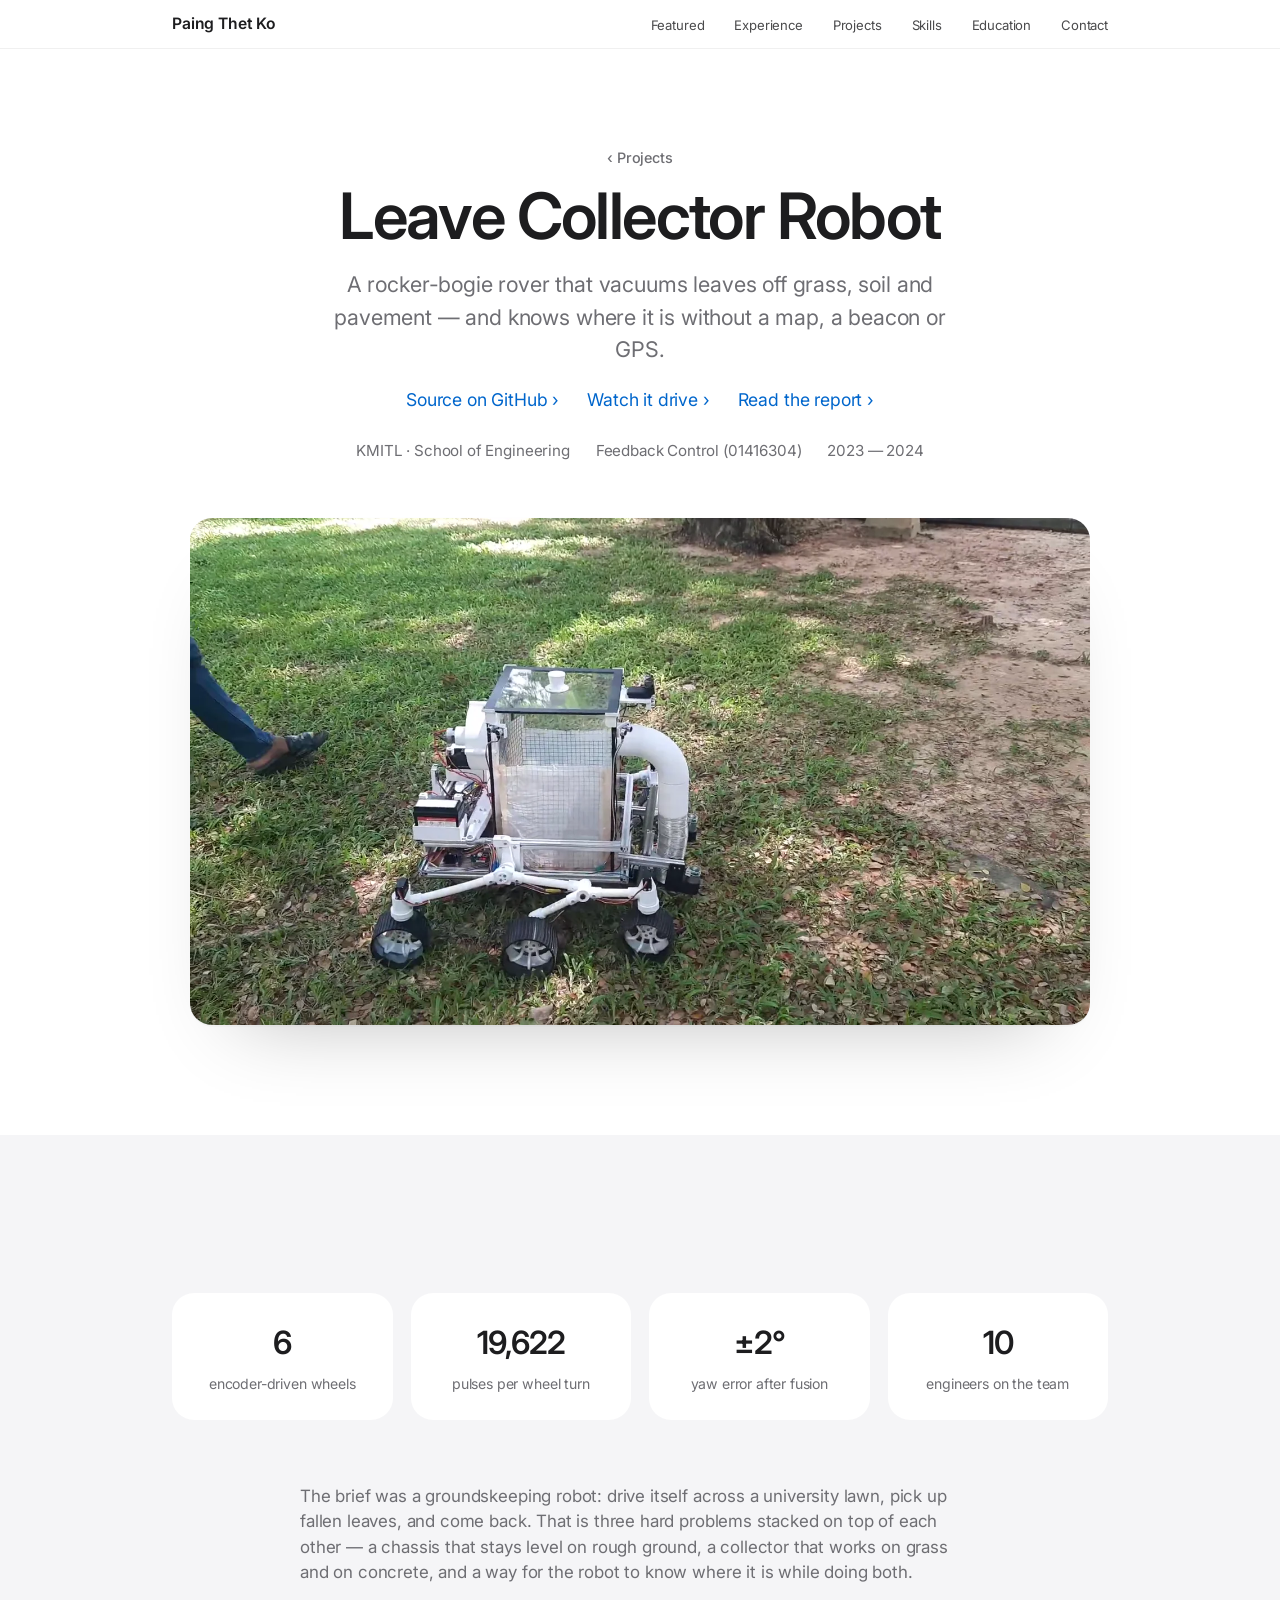
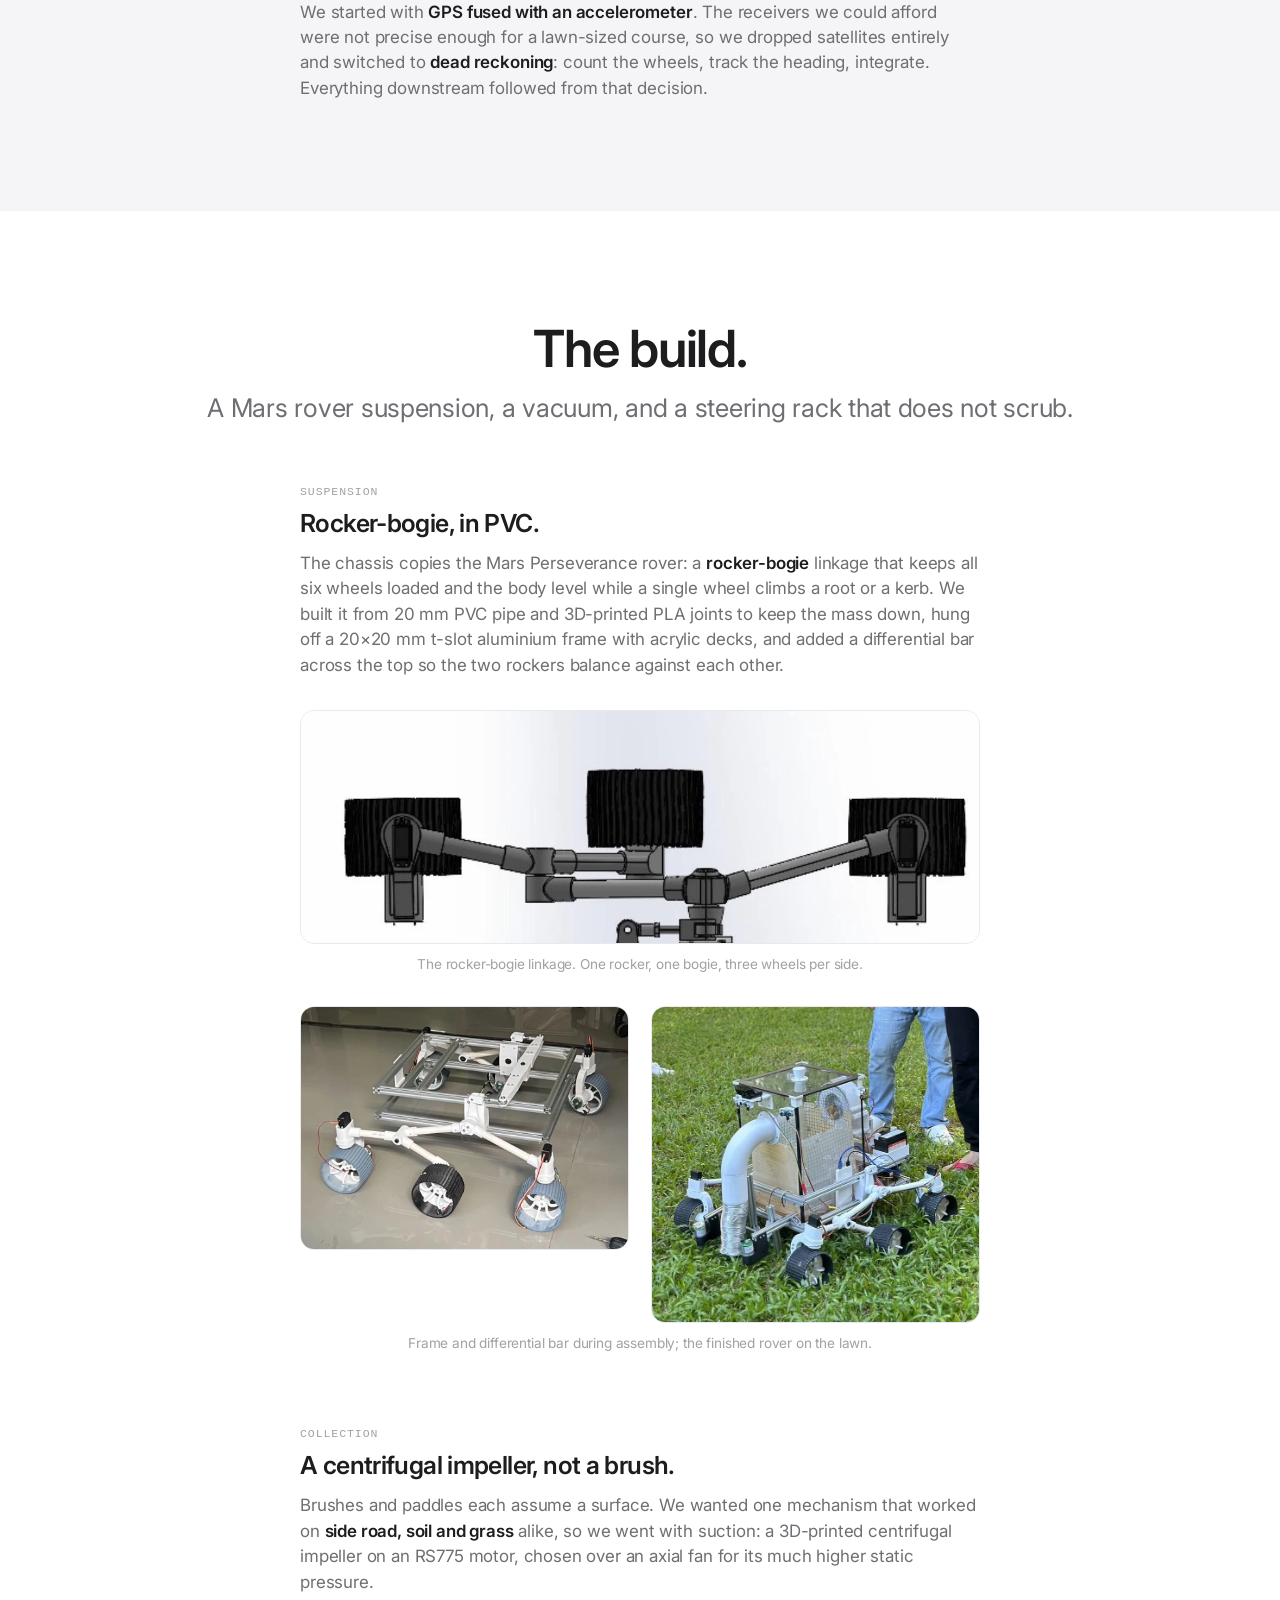
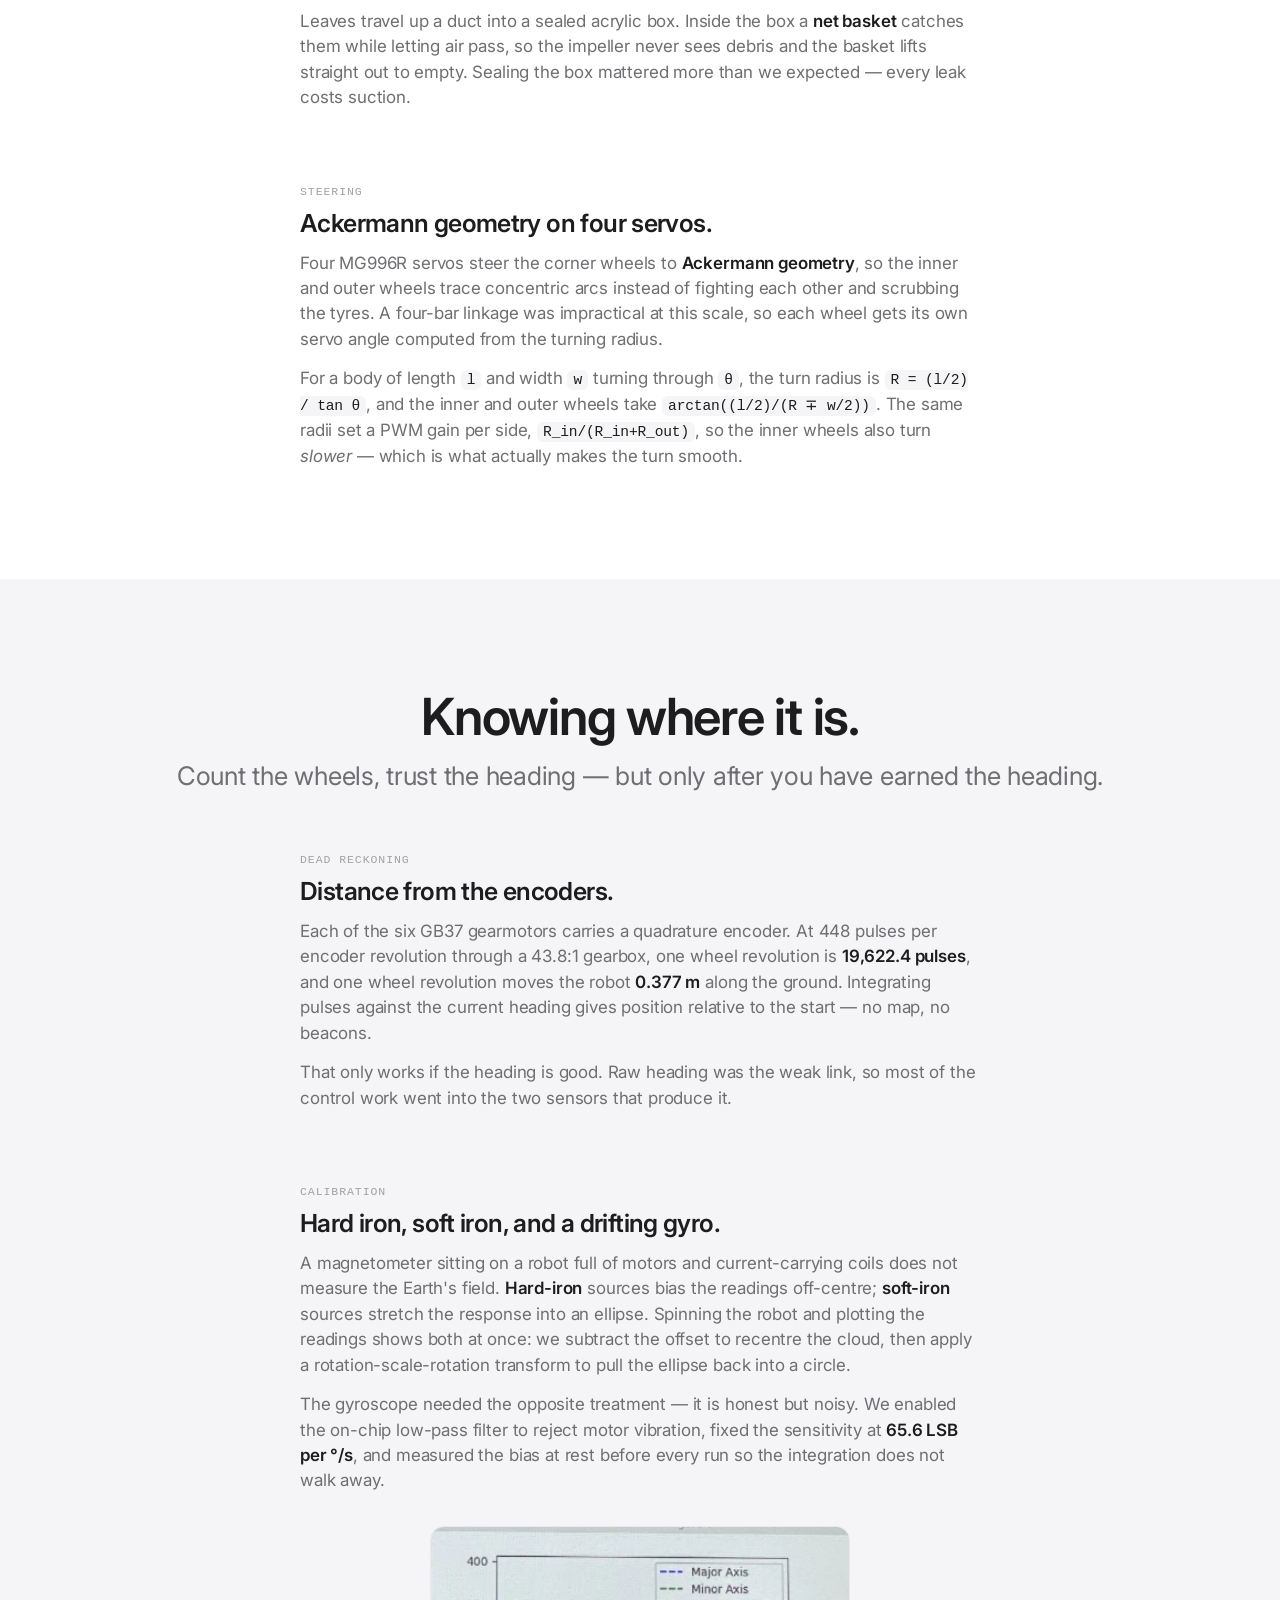
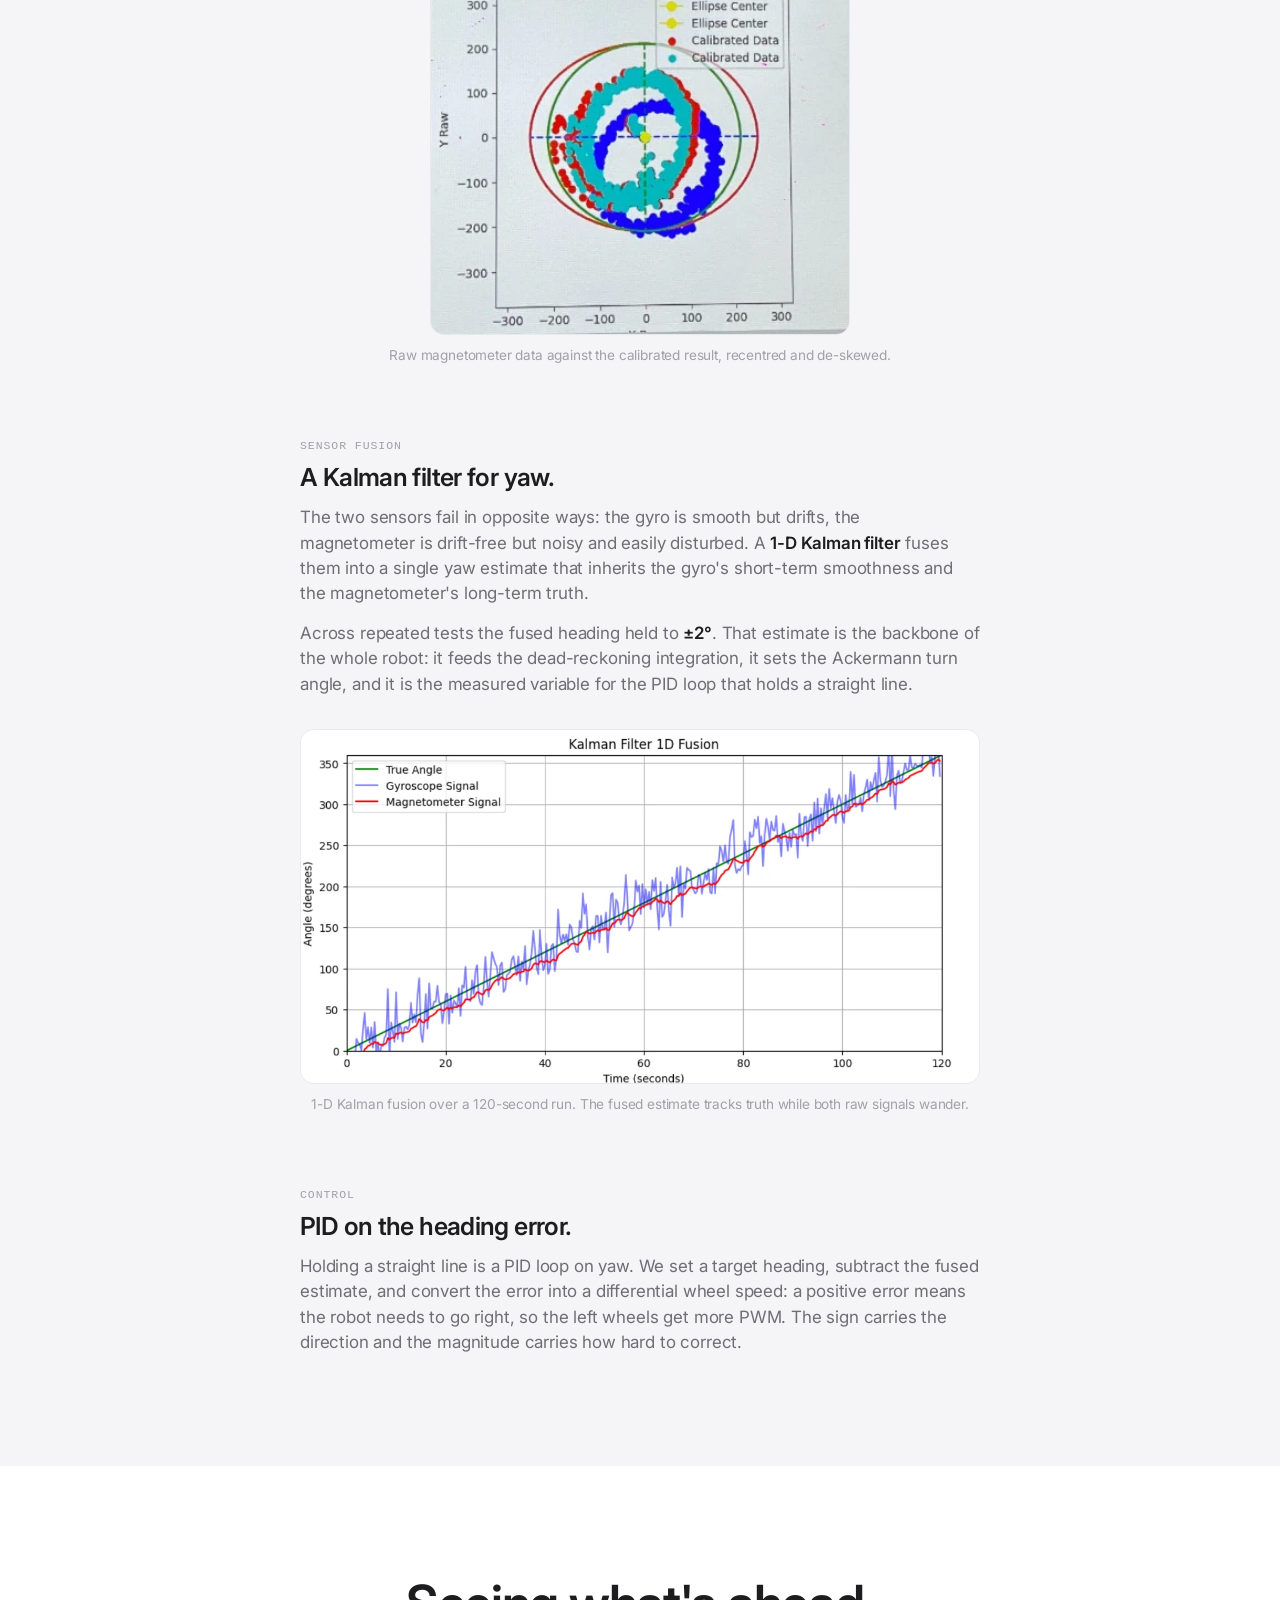
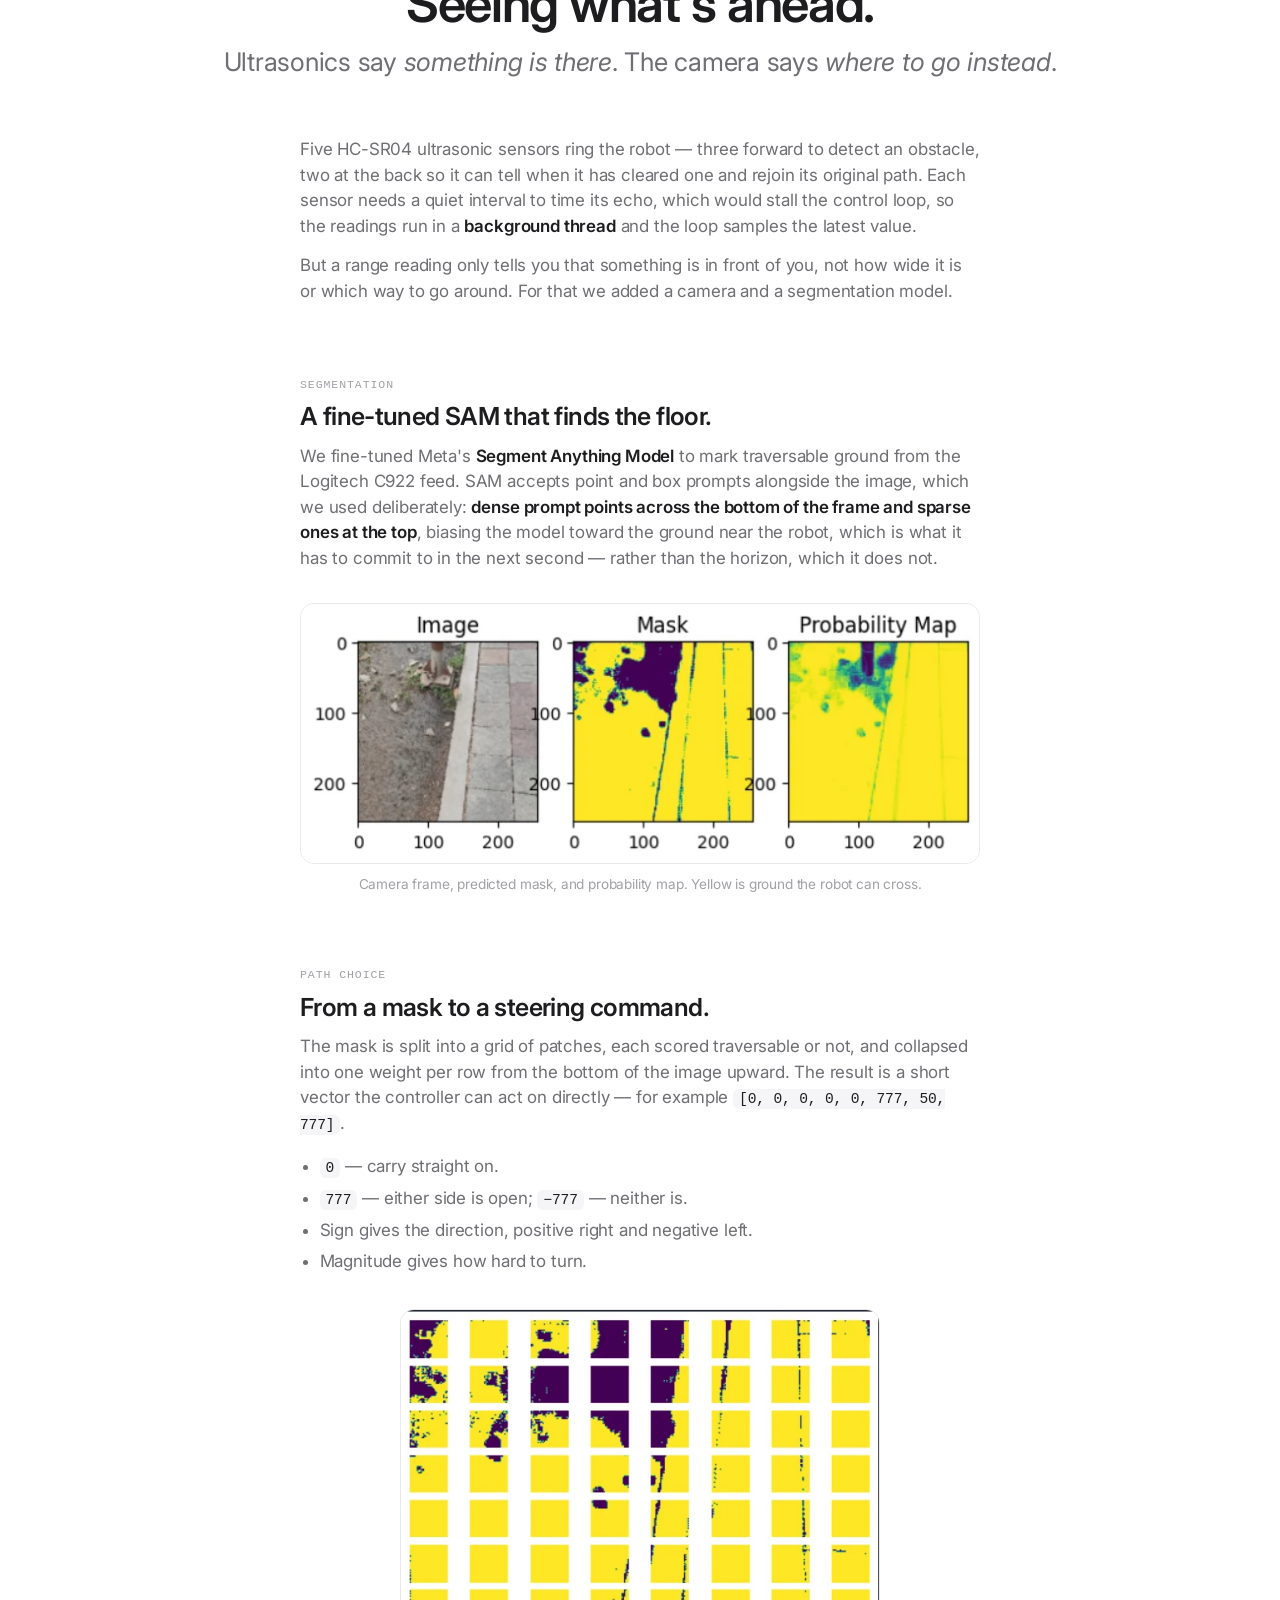
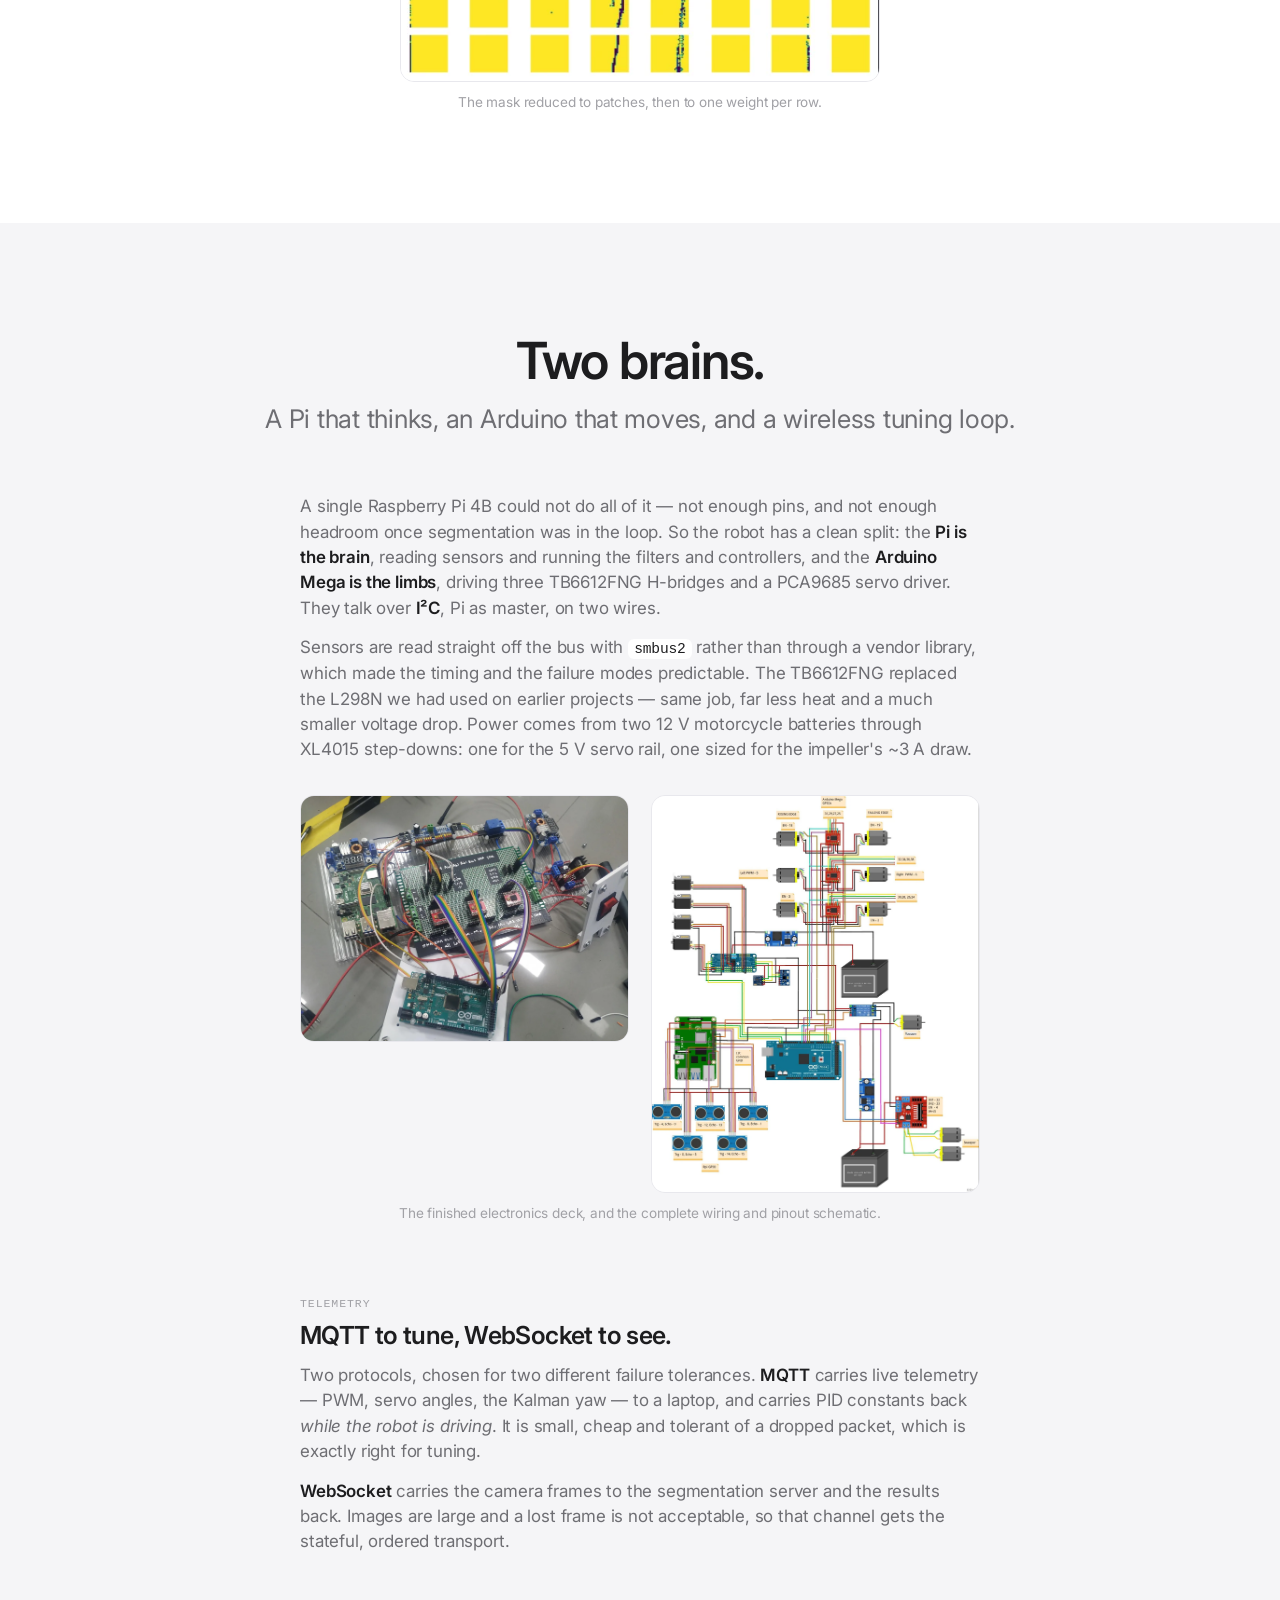
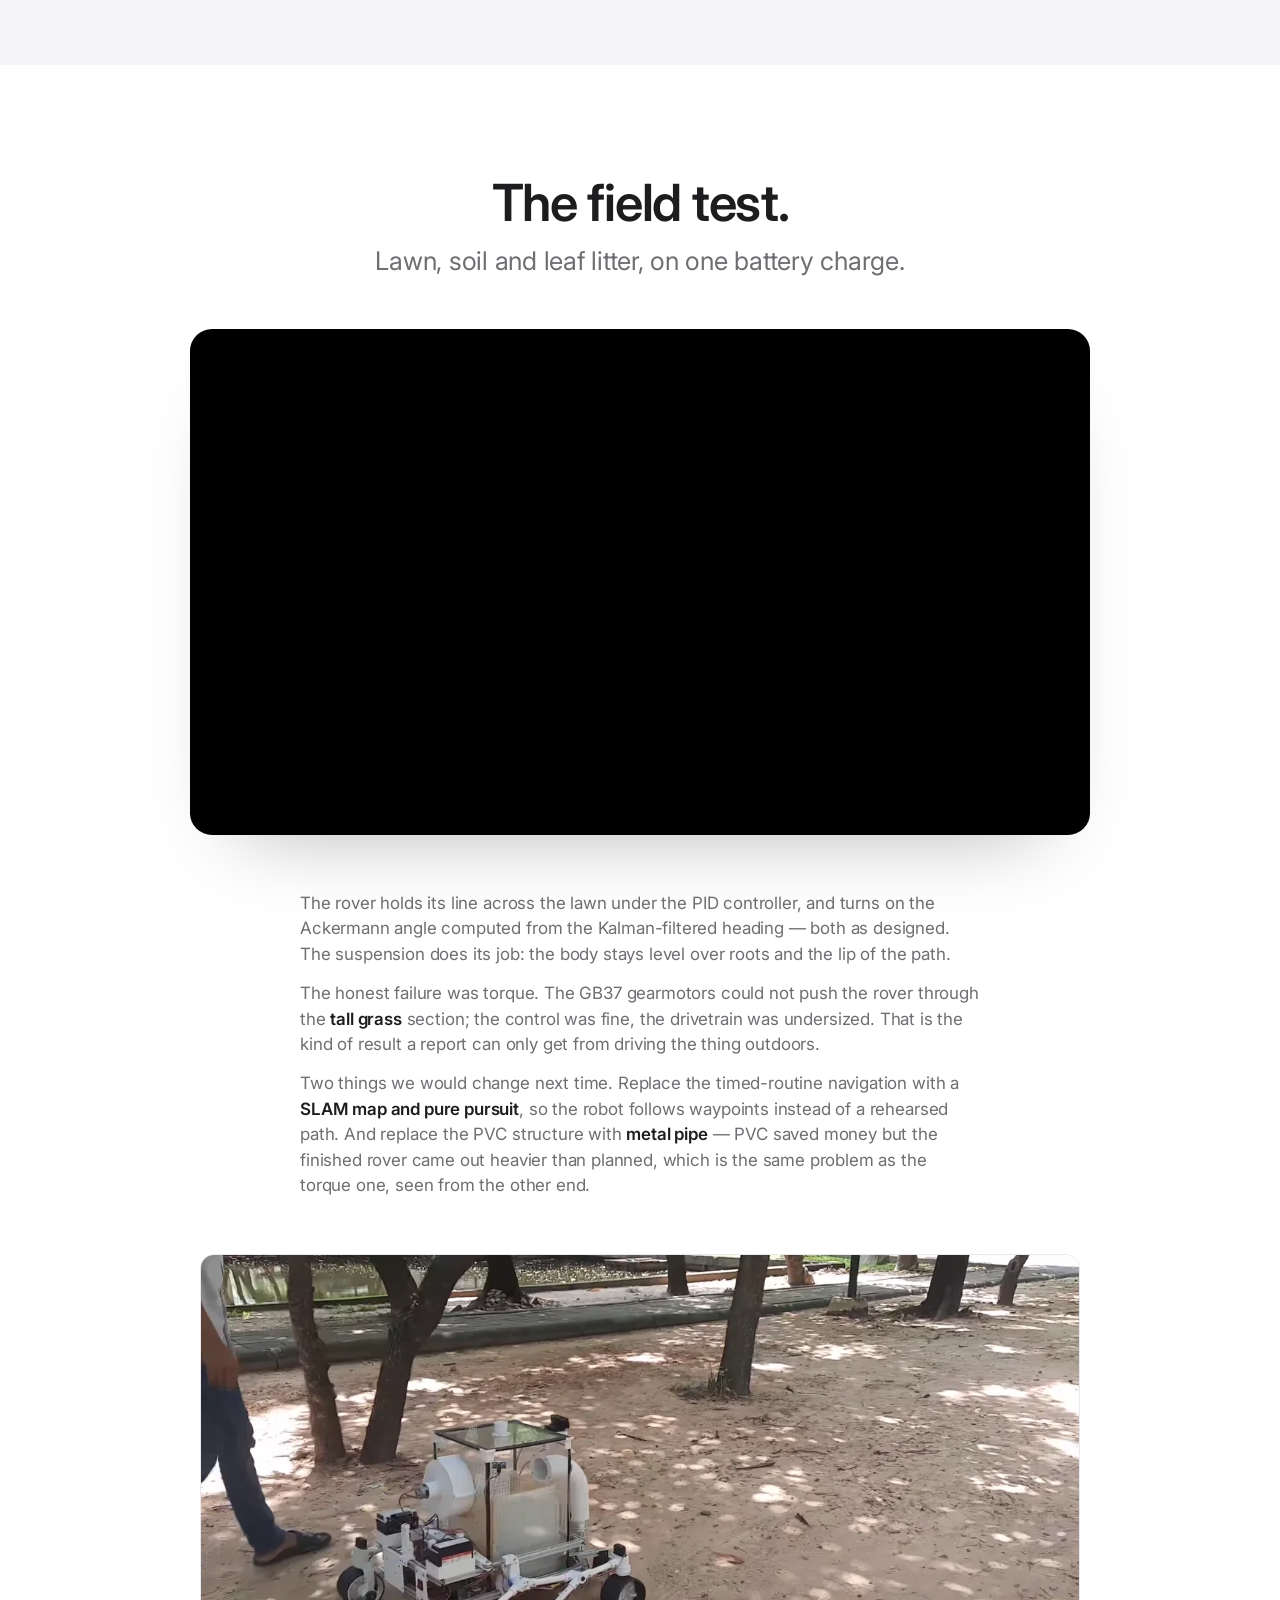
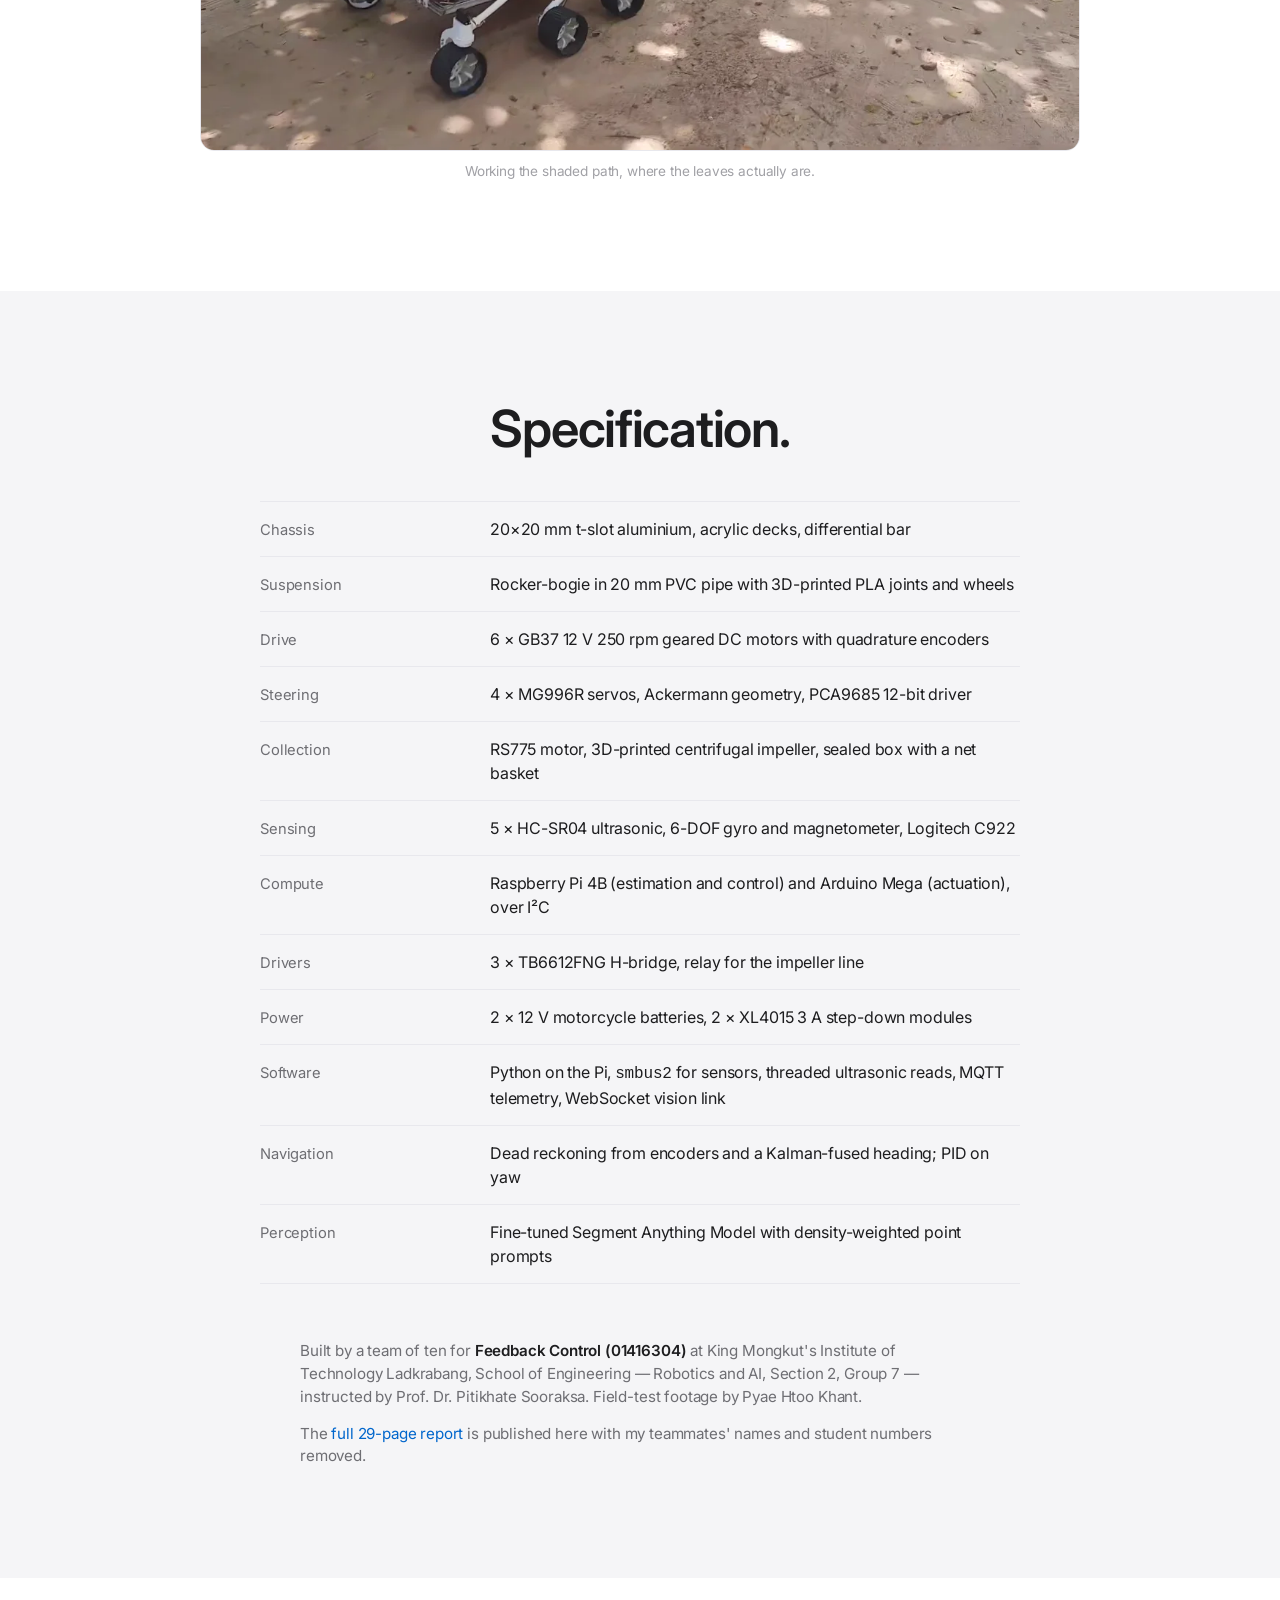
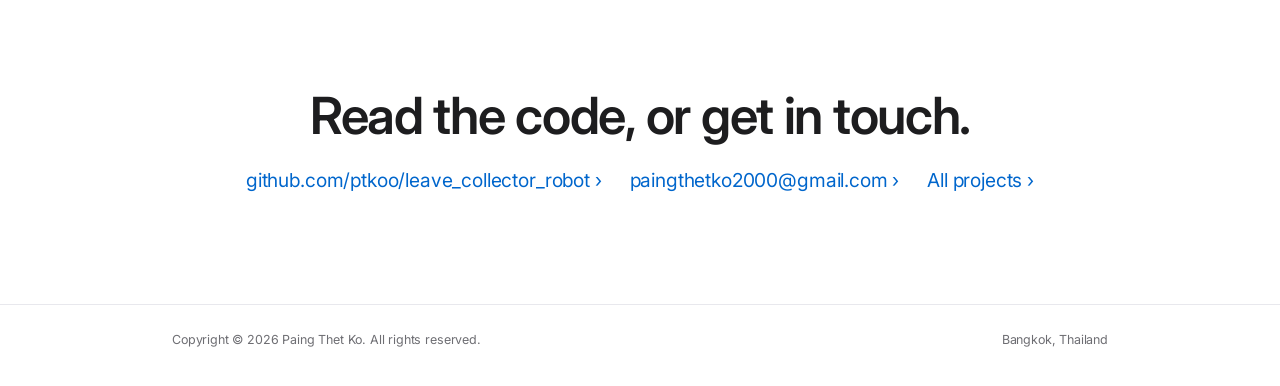
==== projects/leave-collector-robot/index.html @ f41114d0 "Projects: add the section and the Leave Collector Robot case study A new Projects section on the hom" ====
<!DOCTYPE html>
<html lang="en">
<head>
<meta charset="utf-8">
<meta name="viewport" content="width=device-width,initial-scale=1">
<title>Leave Collector Robot · Paing Thet Ko</title>
<meta name="description" content="A rocker-bogie rover that vacuums leaves off grass, soil and pavement and navigates by dead reckoning: wheel encoders, a Kalman-fused IMU, Ackermann steering and a fine-tuned SAM for obstacle avoidance.">
<link rel="canonical" href="https://ptkoo.github.io/projects/leave-collector-robot/">
<meta property="og:title" content="Leave Collector Robot">
<meta property="og:description" content="A rocker-bogie rover that vacuums leaves and finds its way by dead reckoning.">
<meta property="og:type" content="article">
<meta property="og:url" content="https://ptkoo.github.io/projects/leave-collector-robot/">
<meta property="og:image" content="https://ptkoo.github.io/projects/leave-collector-robot/media/og.jpg">
<meta name="twitter:card" content="summary_large_image">
<link rel="icon" href="data:image/svg+xml,%3Csvg%20xmlns='http://www.w3.org/2000/svg'%20viewBox='0%200%2032%2032'%3E%3Crect%20width='32'%20height='32'%20rx='8'%20fill='%231d1d1f'/%3E%3Ccircle%20cx='16'%20cy='4.5'%20r='1.6'%20fill='%23fff'/%3E%3Crect%20x='15.2'%20y='5.5'%20width='1.6'%20height='3.5'%20fill='%23fff'/%3E%3Crect%20x='7'%20y='9'%20width='18'%20height='15'%20rx='4.5'%20fill='%23fff'/%3E%3Crect%20x='3.5'%20y='13.5'%20width='2.6'%20height='6'%20rx='1.3'%20fill='%23fff'/%3E%3Crect%20x='25.9'%20y='13.5'%20width='2.6'%20height='6'%20rx='1.3'%20fill='%23fff'/%3E%3Ccircle%20cx='12.5'%20cy='15.5'%20r='2.1'%20fill='%231d1d1f'/%3E%3Ccircle%20cx='19.5'%20cy='15.5'%20r='2.1'%20fill='%231d1d1f'/%3E%3Crect%20x='12'%20y='19.6'%20width='8'%20height='1.7'%20rx='.85'%20fill='%231d1d1f'/%3E%3C/svg%3E">
<link rel="preconnect" href="https://fonts.googleapis.com">
<link rel="preconnect" href="https://fonts.gstatic.com" crossorigin>
<link href="https://fonts.googleapis.com/css2?family=Inter:wght@400;500;600;700&display=swap" rel="stylesheet">
<link rel="stylesheet" href="../../style.css">
</head>
<body>

<nav class="nav">
  <div class="wrap">
    <a class="brand" href="../../">Paing Thet Ko</a>
    <ul>
      <li><a href="../../#featured">Featured</a></li>
      <li><a href="../../#experience">Experience</a></li>
      <li><a href="../../#projects">Projects</a></li>
      <li><a href="../../#skills">Skills</a></li>
      <li><a href="../../#education">Education</a></li>
      <li><a href="../../#contact">Contact</a></li>
    </ul>
  </div>
</nav>

<header class="hero center" id="top">
  <div class="wrap">
    <a class="crumb" href="../../#projects">Projects</a>
    <h1 class="h-title">Leave Collector Robot</h1>
    <p class="lede">A rocker-bogie rover that vacuums leaves off grass, soil and pavement — and knows where it is without a map, a beacon or GPS.</p>
    <div class="links">
      <a href="https://github.com/ptkoo/leave_collector_robot" target="_blank" rel="noopener">Source on GitHub</a>
      <a href="#field-test">Watch it drive</a>
      <a href="leave-collector-robot-report.pdf" target="_blank" rel="noopener">Read the report</a>
    </div>
    <div class="meta">
      <span>KMITL · School of Engineering</span>
      <span>Feedback Control (01416304)</span>
      <span>2023 — 2024</span>
    </div>
    <div class="shot">
      <img src="media/rover.webp" width="1600" height="900" fetchpriority="high" decoding="async" alt="Side view of the rover on grass: a t-slot aluminium frame on a white PVC rocker-bogie suspension, carrying a mesh-lined collection box and a curved vacuum duct">
    </div>
    <div class="after"></div>
  </div>
</header>

<section class="band">
  <div class="wrap">
    <div class="stats">
      <div class="stat reveal"><b>6</b><span>encoder-driven wheels</span></div>
      <div class="stat reveal"><b>19,622</b><span>pulses per wheel turn</span></div>
      <div class="stat reveal"><b>±2°</b><span>yaw error after fusion</span></div>
      <div class="stat reveal"><b>10</b><span>engineers on the team</span></div>
    </div>
    <div class="prose reveal" style="margin-top:64px">
      <p>The brief was a groundskeeping robot: drive itself across a university lawn, pick up fallen leaves, and come back. That is three hard problems stacked on top of each other — a chassis that stays level on rough ground, a collector that works on grass and on concrete, and a way for the robot to know where it is while doing both.</p>
      <p>We started with <b>GPS fused with an accelerometer</b>. The receivers we could afford were not precise enough for a lawn-sized course, so we dropped satellites entirely and switched to <b>dead reckoning</b>: count the wheels, track the heading, integrate. Everything downstream followed from that decision.</p>
    </div>
  </div>
</section>

<section>
  <div class="wrap">
    <div class="center">
      <h2 class="h-l reveal">The build.</h2>
      <p class="sub reveal">A Mars rover suspension, a vacuum, and a steering rack that does not scrub.</p>
    </div>

    <div class="prose block first reveal" style="margin-top:56px">
      <div class="eyebrow">Suspension</div>
      <h3>Rocker-bogie, in PVC.</h3>
      <p>The chassis copies the Mars Perseverance rover: a <b>rocker-bogie</b> linkage that keeps all six wheels loaded and the body level while a single wheel climbs a root or a kerb. We built it from 20&nbsp;mm PVC pipe and 3D-printed PLA joints to keep the mass down, hung off a 20×20&nbsp;mm t-slot aluminium frame with acrylic decks, and added a differential bar across the top so the two rockers balance against each other.</p>
      <figure>
        <img src="media/suspension.webp" width="1070" height="366" loading="lazy" decoding="async" alt="CAD view of the rocker-bogie linkage: three wheels per side joined by a rocker arm and a bogie arm">
        <figcaption>The rocker-bogie linkage. One rocker, one bogie, three wheels per side.</figcaption>
      </figure>
      <figure>
        <div class="figs">
          <img src="media/chassis.webp" width="959" height="710" loading="lazy" decoding="async" alt="The assembled t-slot aluminium chassis on the workshop floor with the differential bar fitted">
          <img src="media/rover-static.webp" width="758" height="729" loading="lazy" decoding="async" alt="The finished robot standing on grass, showing the sealed collection box and the vacuum duct">
        </div>
        <figcaption>Frame and differential bar during assembly; the finished rover on the lawn.</figcaption>
      </figure>
    </div>

    <div class="prose block reveal">
      <div class="eyebrow">Collection</div>
      <h3>A centrifugal impeller, not a brush.</h3>
      <p>Brushes and paddles each assume a surface. We wanted one mechanism that worked on <b>side road, soil and grass</b> alike, so we went with suction: a 3D-printed centrifugal impeller on an RS775 motor, chosen over an axial fan for its much higher static pressure.</p>
      <p>Leaves travel up a duct into a sealed acrylic box. Inside the box a <b>net basket</b> catches them while letting air pass, so the impeller never sees debris and the basket lifts straight out to empty. Sealing the box mattered more than we expected — every leak costs suction.</p>
    </div>

    <div class="prose block reveal">
      <div class="eyebrow">Steering</div>
      <h3>Ackermann geometry on four servos.</h3>
      <p>Four MG996R servos steer the corner wheels to <b>Ackermann geometry</b>, so the inner and outer wheels trace concentric arcs instead of fighting each other and scrubbing the tyres. A four-bar linkage was impractical at this scale, so each wheel gets its own servo angle computed from the turning radius.</p>
      <p>For a body of length <code>l</code> and width <code>w</code> turning through <code>θ</code>, the turn radius is <code>R = (l/2) / tan θ</code>, and the inner and outer wheels take <code>arctan((l/2)/(R ∓ w/2))</code>. The same radii set a PWM gain per side, <code>R_in/(R_in+R_out)</code>, so the inner wheels also turn <em>slower</em> — which is what actually makes the turn smooth.</p>
    </div>
  </div>
</section>

<section class="band">
  <div class="wrap">
    <div class="center">
      <h2 class="h-l reveal">Knowing where it is.</h2>
      <p class="sub reveal">Count the wheels, trust the heading — but only after you have earned the heading.</p>
    </div>

    <div class="prose block first reveal" style="margin-top:56px">
      <div class="eyebrow">Dead reckoning</div>
      <h3>Distance from the encoders.</h3>
      <p>Each of the six GB37 gearmotors carries a quadrature encoder. At 448 pulses per encoder revolution through a 43.8:1 gearbox, one wheel revolution is <b>19,622.4 pulses</b>, and one wheel revolution moves the robot <b>0.377&nbsp;m</b> along the ground. Integrating pulses against the current heading gives position relative to the start — no map, no beacons.</p>
      <p>That only works if the heading is good. Raw heading was the weak link, so most of the control work went into the two sensors that produce it.</p>
    </div>

    <div class="prose block reveal">
      <div class="eyebrow">Calibration</div>
      <h3>Hard iron, soft iron, and a drifting gyro.</h3>
      <p>A magnetometer sitting on a robot full of motors and current-carrying coils does not measure the Earth's field. <b>Hard-iron</b> sources bias the readings off-centre; <b>soft-iron</b> sources stretch the response into an ellipse. Spinning the robot and plotting the readings shows both at once: we subtract the offset to recentre the cloud, then apply a rotation-scale-rotation transform to pull the ellipse back into a circle.</p>
      <p>The gyroscope needed the opposite treatment — it is honest but noisy. We enabled the on-chip low-pass filter to reject motor vibration, fixed the sensitivity at <b>65.6&nbsp;LSB per °/s</b>, and measured the bias at rest before every run so the integration does not walk away.</p>
      <figure>
        <img src="media/magnetometer.webp" width="378" height="368" loading="lazy" decoding="async" alt="Scatter plot of raw and calibrated magnetometer readings, showing the raw ellipse corrected onto a circle centred at the origin" style="max-width:420px;margin:0 auto">
        <figcaption>Raw magnetometer data against the calibrated result, recentred and de-skewed.</figcaption>
      </figure>
    </div>

    <div class="prose block reveal">
      <div class="eyebrow">Sensor fusion</div>
      <h3>A Kalman filter for yaw.</h3>
      <p>The two sensors fail in opposite ways: the gyro is smooth but drifts, the magnetometer is drift-free but noisy and easily disturbed. A <b>1-D Kalman filter</b> fuses them into a single yaw estimate that inherits the gyro's short-term smoothness and the magnetometer's long-term truth.</p>
      <p>Across repeated tests the fused heading held to <b>±2°</b>. That estimate is the backbone of the whole robot: it feeds the dead-reckoning integration, it sets the Ackermann turn angle, and it is the measured variable for the PID loop that holds a straight line.</p>
      <figure>
        <img src="media/kalman.webp" width="1104" height="574" loading="lazy" decoding="async" alt="Plot over 120 seconds comparing the true angle, the noisy gyroscope signal, the magnetometer signal and the fused Kalman estimate">
        <figcaption>1-D Kalman fusion over a 120-second run. The fused estimate tracks truth while both raw signals wander.</figcaption>
      </figure>
    </div>

    <div class="prose block reveal">
      <div class="eyebrow">Control</div>
      <h3>PID on the heading error.</h3>
      <p>Holding a straight line is a PID loop on yaw. We set a target heading, subtract the fused estimate, and convert the error into a differential wheel speed: a positive error means the robot needs to go right, so the left wheels get more PWM. The sign carries the direction and the magnitude carries how hard to correct.</p>
    </div>
  </div>
</section>

<section>
  <div class="wrap">
    <div class="center">
      <h2 class="h-l reveal">Seeing what's ahead.</h2>
      <p class="sub reveal">Ultrasonics say <em>something is there</em>. The camera says <em>where to go instead</em>.</p>
    </div>

    <div class="prose block first reveal" style="margin-top:56px">
      <p>Five HC-SR04 ultrasonic sensors ring the robot — three forward to detect an obstacle, two at the back so it can tell when it has cleared one and rejoin its original path. Each sensor needs a quiet interval to time its echo, which would stall the control loop, so the readings run in a <b>background thread</b> and the loop samples the latest value.</p>
      <p>But a range reading only tells you that something is in front of you, not how wide it is or which way to go around. For that we added a camera and a segmentation model.</p>
    </div>

    <div class="prose block reveal">
      <div class="eyebrow">Segmentation</div>
      <h3>A fine-tuned SAM that finds the floor.</h3>
      <p>We fine-tuned Meta's <b>Segment Anything Model</b> to mark traversable ground from the Logitech C922 feed. SAM accepts point and box prompts alongside the image, which we used deliberately: <b>dense prompt points across the bottom of the frame and sparse ones at the top</b>, biasing the model toward the ground near the robot, which is what it has to commit to in the next second — rather than the horizon, which it does not.</p>
      <figure>
        <img src="media/segmentation.webp" width="689" height="263" loading="lazy" decoding="async" alt="Three panels: the camera image of a path beside soil, the predicted binary mask, and the probability map, with yellow marking traversable ground">
        <figcaption>Camera frame, predicted mask, and probability map. Yellow is ground the robot can cross.</figcaption>
      </figure>
    </div>

    <div class="prose block reveal">
      <div class="eyebrow">Path choice</div>
      <h3>From a mask to a steering command.</h3>
      <p>The mask is split into a grid of patches, each scored traversable or not, and collapsed into one weight per row from the bottom of the image upward. The result is a short vector the controller can act on directly — for example <code>[0, 0, 0, 0, 0, 777, 50, 777]</code>.</p>
      <ul>
        <li><code>0</code> — carry straight on.</li>
        <li><code>777</code> — either side is open; <code>−777</code> — neither is.</li>
        <li>Sign gives the direction, positive right and negative left.</li>
        <li>Magnitude gives how hard to turn.</li>
      </ul>
      <figure>
        <img src="media/patches.webp" width="628" height="487" loading="lazy" decoding="async" alt="The segmentation mask divided into a grid of square patches, each classified as traversable or blocked" style="max-width:480px;margin:0 auto">
        <figcaption>The mask reduced to patches, then to one weight per row.</figcaption>
      </figure>
    </div>
  </div>
</section>

<section class="band">
  <div class="wrap">
    <div class="center">
      <h2 class="h-l reveal">Two brains.</h2>
      <p class="sub reveal">A Pi that thinks, an Arduino that moves, and a wireless tuning loop.</p>
    </div>

    <div class="prose block first reveal" style="margin-top:56px">
      <p>A single Raspberry Pi 4B could not do all of it — not enough pins, and not enough headroom once segmentation was in the loop. So the robot has a clean split: the <b>Pi is the brain</b>, reading sensors and running the filters and controllers, and the <b>Arduino Mega is the limbs</b>, driving three TB6612FNG H-bridges and a PCA9685 servo driver. They talk over <b>I²C</b>, Pi as master, on two wires.</p>
      <p>Sensors are read straight off the bus with <code>smbus2</code> rather than through a vendor library, which made the timing and the failure modes predictable. The TB6612FNG replaced the L298N we had used on earlier projects — same job, far less heat and a much smaller voltage drop. Power comes from two 12&nbsp;V motorcycle batteries through XL4015 step-downs: one for the 5&nbsp;V servo rail, one sized for the impeller's ~3&nbsp;A draw.</p>
      <figure>
        <div class="figs">
          <img src="media/electronics.webp" width="1400" height="1050" loading="lazy" decoding="async" alt="The wired electronics deck, with the Raspberry Pi and Arduino Mega side by side among motor drivers and cabling">
          <img src="media/schematic.webp" width="1400" height="1694" loading="lazy" decoding="async" alt="Full wiring schematic showing the Raspberry Pi, Arduino Mega, motor drivers, servos, ultrasonic sensors, batteries and the vacuum relay">
        </div>
        <figcaption>The finished electronics deck, and the complete wiring and pinout schematic.</figcaption>
      </figure>
    </div>

    <div class="prose block reveal">
      <div class="eyebrow">Telemetry</div>
      <h3>MQTT to tune, WebSocket to see.</h3>
      <p>Two protocols, chosen for two different failure tolerances. <b>MQTT</b> carries live telemetry — PWM, servo angles, the Kalman yaw — to a laptop, and carries PID constants back <em>while the robot is driving</em>. It is small, cheap and tolerant of a dropped packet, which is exactly right for tuning.</p>
      <p><b>WebSocket</b> carries the camera frames to the segmentation server and the results back. Images are large and a lost frame is not acceptable, so that channel gets the stateful, ordered transport.</p>
    </div>
  </div>
</section>

<section id="field-test">
  <div class="wrap">
    <div class="center">
      <h2 class="h-l reveal">The field test.</h2>
      <p class="sub reveal">Lawn, soil and leaf litter, on one battery charge.</p>
      <div class="video reveal">
        <iframe src="https://www.youtube-nocookie.com/embed/87p56Rra9FQ" title="Leave Collector Robot with dead reckoning navigation — field test" loading="lazy" allow="accelerometer; autoplay; clipboard-write; encrypted-media; gyroscope; picture-in-picture; web-share" referrerpolicy="strict-origin-when-cross-origin" allowfullscreen></iframe>
      </div>
    </div>

    <div class="prose block reveal" style="margin-top:56px">
      <p>The rover holds its line across the lawn under the PID controller, and turns on the Ackermann angle computed from the Kalman-filtered heading — both as designed. The suspension does its job: the body stays level over roots and the lip of the path.</p>
      <p>The honest failure was torque. The GB37 gearmotors could not push the rover through the <b>tall grass</b> section; the control was fine, the drivetrain was undersized. That is the kind of result a report can only get from driving the thing outdoors.</p>
      <p>Two things we would change next time. Replace the timed-routine navigation with a <b>SLAM map and pure pursuit</b>, so the robot follows waypoints instead of a rehearsed path. And replace the PVC structure with <b>metal pipe</b> — PVC saved money but the finished rover came out heavier than planned, which is the same problem as the torque one, seen from the other end.</p>
    </div>

    <figure class="wide-fig reveal" style="margin-top:56px">
      <img src="media/rover-trees.webp" width="1200" height="675" loading="lazy" decoding="async" alt="The rover driving along a shaded path under trees, with leaf litter on the ground">
      <figcaption>Working the shaded path, where the leaves actually are.</figcaption>
    </figure>
  </div>
</section>

<section class="band">
  <div class="wrap">
    <div class="center"><h2 class="h-l reveal">Specification.</h2></div>
    <dl class="spec reveal">
      <div class="row"><dt>Chassis</dt><dd>20×20&nbsp;mm t-slot aluminium, acrylic decks, differential bar</dd></div>
      <div class="row"><dt>Suspension</dt><dd>Rocker-bogie in 20&nbsp;mm PVC pipe with 3D-printed PLA joints and wheels</dd></div>
      <div class="row"><dt>Drive</dt><dd>6 × GB37 12&nbsp;V 250&nbsp;rpm geared DC motors with quadrature encoders</dd></div>
      <div class="row"><dt>Steering</dt><dd>4 × MG996R servos, Ackermann geometry, PCA9685 12-bit driver</dd></div>
      <div class="row"><dt>Collection</dt><dd>RS775 motor, 3D-printed centrifugal impeller, sealed box with a net basket</dd></div>
      <div class="row"><dt>Sensing</dt><dd>5 × HC-SR04 ultrasonic, 6-DOF gyro and magnetometer, Logitech C922</dd></div>
      <div class="row"><dt>Compute</dt><dd>Raspberry Pi 4B (estimation and control) and Arduino Mega (actuation), over I²C</dd></div>
      <div class="row"><dt>Drivers</dt><dd>3 × TB6612FNG H-bridge, relay for the impeller line</dd></div>
      <div class="row"><dt>Power</dt><dd>2 × 12&nbsp;V motorcycle batteries, 2 × XL4015 3&nbsp;A step-down modules</dd></div>
      <div class="row"><dt>Software</dt><dd>Python on the Pi, <code>smbus2</code> for sensors, threaded ultrasonic reads, MQTT telemetry, WebSocket vision link</dd></div>
      <div class="row"><dt>Navigation</dt><dd>Dead reckoning from encoders and a Kalman-fused heading; PID on yaw</dd></div>
      <div class="row"><dt>Perception</dt><dd>Fine-tuned Segment Anything Model with density-weighted point prompts</dd></div>
    </dl>
    <div class="prose reveal" style="margin-top:56px">
      <p style="font-size:.95rem">Built by a team of ten for <b>Feedback Control (01416304)</b> at King Mongkut's Institute of Technology Ladkrabang, School of Engineering — Robotics and AI, Section&nbsp;2, Group&nbsp;7 — instructed by Prof.&nbsp;Dr.&nbsp;Pitikhate Sooraksa. Field-test footage by Pyae Htoo Khant.</p>
      <p style="font-size:.95rem">The <a href="leave-collector-robot-report.pdf" target="_blank" rel="noopener" style="color:var(--blue)">full 29-page report</a> is published here with my teammates' names and student numbers removed.</p>
    </div>
  </div>
</section>

<section class="center contact">
  <div class="wrap">
    <h2 class="h-l reveal">Read the code, or get in touch.</h2>
    <div class="links reveal">
      <a href="https://github.com/ptkoo/leave_collector_robot" target="_blank" rel="noopener">github.com/ptkoo/leave_collector_robot</a>
      <a href="mailto:paingthetko2000@gmail.com">paingthetko2000@gmail.com</a>
      <a href="../../#projects">All projects</a>
    </div>
  </div>
</section>

<footer>
  <div class="wrap">
    <span>Copyright © <span id="year"></span> Paing Thet Ko. All rights reserved.</span>
    <span>Bangkok, Thailand</span>
  </div>
</footer>

<script src="../../main.js" defer></script>
</body>
</html>
---- style.css ----
:root{
  --bg:#ffffff;--band:#f5f5f7;--card:#ffffff;--card-2:#f5f5f7;--line:#e8e8ed;
  --text:#1d1d1f;--muted:#6e6e73;--dim:#a1a1a6;--blue:#0066cc;--ok:#34c759;--orange:#ff9f0a;
  --font:-apple-system,BlinkMacSystemFont,"SF Pro Display","SF Pro Text","Inter",system-ui,"Segoe UI",Roboto,Helvetica,Arial,sans-serif;
  --mono:ui-monospace,"SF Mono",SFMono-Regular,Menlo,Consolas,monospace;
  --max:980px;--r:22px;
}
*{box-sizing:border-box}
html{scroll-behavior:smooth}
body{margin:0;background:var(--bg);color:var(--text);font-family:var(--font);line-height:1.5;-webkit-font-smoothing:antialiased;letter-spacing:-.01em}
a{color:inherit;text-decoration:none}
.wrap{max-width:var(--max);margin:0 auto;padding:0 22px}
h1,h2,h3{margin:0;font-weight:600;letter-spacing:-.025em;line-height:1.08}
p{margin:0}
.center{text-align:center}
.h-xl{font-size:clamp(2.2rem,10.5vw,5rem);white-space:nowrap}
.h-l{font-size:clamp(2rem,4.5vw,3.2rem)}
.sub{font-size:clamp(1.15rem,2vw,1.6rem);color:var(--muted);font-weight:400;margin-top:12px;letter-spacing:-.01em}
.links{display:flex;gap:28px;justify-content:center;flex-wrap:wrap;margin-top:22px}
.links a{color:var(--blue);font-size:1.1rem}
.links a::after{content:" ›";}
.links a:hover{text-decoration:underline}
section{padding:110px 0}
section.band{background:var(--band)}
@media(max-width:700px){section{padding:76px 0}}

/* nav */
.nav{position:sticky;top:0;z-index:20;backdrop-filter:saturate(180%) blur(20px);background:rgba(255,255,255,.72);border-bottom:1px solid rgba(0,0,0,.06)}
.nav .wrap{display:flex;align-items:center;justify-content:space-between;height:48px}
.brand{font-weight:600;font-size:.98rem;white-space:nowrap}
.nav ul{display:flex;gap:30px;list-style:none;margin:0;padding:0}
.nav li a{font-size:.82rem;color:var(--text);opacity:.8}
.nav li a:hover{opacity:1}
@media(max-width:700px){.nav ul{display:none}}

/* hero */
.hero{padding:96px 0 0}
.hero .kicker{color:var(--muted);font-size:1.05rem;font-weight:500;margin-bottom:10px}
.hero .lede{max-width:40rem;margin:18px auto 0;font-size:clamp(1.05rem,1.8vw,1.35rem);color:var(--muted)}
.rig{position:relative;margin:64px auto 0;max-width:900px;border-radius:var(--r);background:linear-gradient(180deg,#fbfbfd,#f2f2f5);overflow:hidden;box-shadow:0 2px 0 rgba(0,0,0,.02),0 40px 80px -50px rgba(0,0,0,.25)}
.rig canvas{display:block;width:100%;height:auto}
.rig .hud{position:absolute;left:22px;top:18px;font-family:var(--mono);font-size:.72rem;color:var(--muted);line-height:1.6}
.rig .hud b{color:var(--text);font-weight:500}
.rig .tag{position:absolute;right:22px;top:18px;font-family:var(--mono);font-size:.7rem;color:var(--dim)}
.rig .foot{position:absolute;left:22px;bottom:16px;right:22px;display:flex;justify-content:space-between;font-family:var(--mono);font-size:.7rem;color:var(--dim)}
.rig .foot span b{color:var(--ok);font-weight:500}
.hero .after{padding-bottom:110px}

/* video */
.video{position:relative;aspect-ratio:16/9;border-radius:var(--r);overflow:hidden;background:#000;margin:48px auto 0;max-width:900px;box-shadow:0 40px 80px -50px rgba(0,0,0,.35)}
.video iframe{position:absolute;inset:0;width:100%;height:100%;border:0}

/* cards */
.cards{display:grid;grid-template-columns:1fr 1fr;gap:18px;margin-top:48px}
@media(max-width:760px){.cards{grid-template-columns:1fr}}
.card{background:var(--card-2);border-radius:var(--r);padding:34px 34px 32px;display:flex;flex-direction:column}
.band .card{background:var(--card)}
.card.wide{grid-column:1/-1}
.card .when{color:var(--muted);font-size:.9rem;font-weight:500}
.card h3{font-size:1.45rem;margin-top:8px}
.card .role{color:var(--muted);font-size:1.02rem;margin-top:2px}
.card .body{margin-top:22px;color:var(--text);font-size:1.02rem}
.card .body p{margin:0}
.card .body p b{font-weight:600}
.two{display:grid;grid-template-columns:1fr 1fr;gap:28px}
@media(max-width:760px){.two{grid-template-columns:1fr}}
.two h4{margin:0 0 6px;font-size:1.05rem;font-weight:600}
.two p{color:var(--muted);font-size:.98rem}

/* skills */
.tiles{display:grid;grid-template-columns:repeat(4,1fr);gap:18px;margin-top:48px}
@media(max-width:900px){.tiles{grid-template-columns:repeat(2,1fr)}}
@media(max-width:520px){.tiles{grid-template-columns:1fr}}
.tile{background:var(--card-2);border-radius:var(--r);padding:28px 26px}
.band .tile{background:var(--card)}
.tile h3{font-size:1.05rem;margin-bottom:12px}
.tile ul{list-style:none;margin:0;padding:0;color:var(--muted);font-size:.98rem}
.tile li{padding:4px 0}

/* simple list */
.list{max-width:760px;margin:40px auto 0}
.item{display:grid;grid-template-columns:120px 1fr;gap:20px;padding:18px 0;border-top:1px solid var(--line);align-items:baseline}
.item:last-child{border-bottom:1px solid var(--line)}
@media(max-width:520px){.item{grid-template-columns:1fr;gap:2px}}
.item .when{color:var(--muted);font-size:.92rem}
.item .t{font-weight:600;font-size:1.05rem}
.item .s{color:var(--muted);font-size:.98rem}
.item a{color:var(--blue)}
.item a:hover{text-decoration:underline}
.cols{display:grid;grid-template-columns:1fr 1fr;gap:64px;margin-top:8px}
@media(max-width:760px){.cols{grid-template-columns:1fr;gap:40px}}
.cols h2{font-size:1.6rem;margin-bottom:8px}

/* contact / footer */
.contact .links a{font-size:1.2rem}
footer{padding:26px 0 40px;color:var(--muted);font-size:.78rem;border-top:1px solid var(--line)}
footer .wrap{display:flex;justify-content:space-between;flex-wrap:wrap;gap:10px}

.reveal{opacity:0;transform:translateY(16px);transition:opacity .7s cubic-bezier(.2,.7,.2,1),transform .7s cubic-bezier(.2,.7,.2,1)}
.reveal.in{opacity:1;transform:none}
@media(prefers-reduced-motion:reduce){.reveal{opacity:1;transform:none;transition:none}html{scroll-behavior:auto}}
@media(max-width:600px){.rig .hud,.rig .tag,.rig .foot{display:none}}

/* projects (home) */
.projects{display:grid;grid-template-columns:repeat(auto-fit,minmax(300px,1fr));gap:18px;margin-top:48px}
.pcard{background:var(--card-2);border-radius:var(--r);overflow:hidden;display:flex;flex-direction:column;transition:transform .35s cubic-bezier(.2,.7,.2,1),box-shadow .35s cubic-bezier(.2,.7,.2,1)}
.band .pcard{background:var(--card)}
.pcard:hover{transform:translateY(-3px);box-shadow:0 30px 60px -42px rgba(0,0,0,.4)}
.pcard.wide{grid-column:1/-1}
.pshot{background:#e9e9ee;overflow:hidden;flex:0 0 auto}
.pshot img{display:block;width:100%;height:auto;aspect-ratio:16/9;object-fit:cover}
.pbody{padding:30px 32px 32px;display:flex;flex-direction:column;justify-content:center;gap:9px}
.pbody .when{color:var(--muted);font-size:.9rem;font-weight:500}
.pbody h3{font-size:1.45rem}
.pbody p{color:var(--muted);font-size:1rem}
@media(min-width:820px){
  .pcard.wide{flex-direction:row;align-items:stretch}
  .pcard.wide .pshot{width:52%}
  .pcard.wide .pshot img{height:100%;aspect-ratio:auto}
  .pcard.wide .pbody{padding:38px 40px}
}
.chips{display:flex;flex-wrap:wrap;gap:7px;margin-top:5px}
.chips span{font-family:var(--mono);font-size:.7rem;color:var(--muted);border:1px solid var(--line);border-radius:100px;padding:4px 10px;background:var(--bg)}
.band .chips span{background:var(--band)}
.more{color:var(--blue);font-size:1rem;margin-top:7px}
.more::after{content:" ›"}
.pcard:hover .more{text-decoration:underline}

/* case study */
.crumb{color:var(--muted);font-size:.9rem;font-weight:500}
.crumb::before{content:"‹ "}
.crumb:hover{color:var(--blue)}
.h-title{font-size:clamp(2rem,6.4vw,4rem);margin-top:12px}
.meta{display:flex;gap:10px 26px;justify-content:center;flex-wrap:wrap;margin-top:26px;color:var(--muted);font-size:.95rem}
.shot{margin:56px auto 0;max-width:900px;border-radius:var(--r);overflow:hidden;background:var(--band);box-shadow:0 2px 0 rgba(0,0,0,.02),0 40px 80px -50px rgba(0,0,0,.3)}
.shot img{display:block;width:100%;height:auto}
.stats{display:grid;grid-template-columns:repeat(4,1fr);gap:18px;margin-top:48px}
@media(max-width:820px){.stats{grid-template-columns:repeat(2,1fr)}}
.stat{background:var(--card-2);border-radius:var(--r);padding:26px 22px;text-align:center}
.band .stat{background:var(--card)}
.stat b{display:block;font-size:clamp(1.45rem,3vw,2rem);font-weight:600;letter-spacing:-.03em}
.stat span{display:block;color:var(--muted);font-size:.88rem;margin-top:6px}

.prose{max-width:680px;margin:0 auto}
.prose p{color:var(--muted);font-size:1.06rem;margin-top:14px}
.prose p b{color:var(--text);font-weight:600}
.prose ul{color:var(--muted);font-size:1.06rem;margin:14px 0 0;padding-left:1.15em}
.prose li{padding:3px 0}
.prose code{font-family:var(--mono);font-size:.86em;background:var(--band);border-radius:6px;padding:2px 6px;color:var(--text)}
.band .prose code{background:var(--bg)}
.block{margin-top:72px}
.block.first{margin-top:0}
.block h3{font-size:1.55rem}
.eyebrow{font-family:var(--mono);font-size:.72rem;color:var(--dim);text-transform:uppercase;letter-spacing:.08em;margin-bottom:10px}

figure{margin:32px 0 0}
figure img{display:block;width:100%;height:auto;border-radius:14px;background:#fff;border:1px solid var(--line)}
figcaption{color:var(--dim);font-size:.85rem;margin-top:10px;text-align:center}
.figs{display:grid;grid-template-columns:1fr 1fr;gap:22px;align-items:start}
@media(max-width:620px){.figs{grid-template-columns:1fr}}
.wide-fig{max-width:880px;margin-left:auto;margin-right:auto}

.spec{max-width:760px;margin:44px auto 0}
.spec .row{display:grid;grid-template-columns:210px 1fr;gap:20px;padding:15px 0;border-top:1px solid var(--line);align-items:baseline}
.spec .row:last-child{border-bottom:1px solid var(--line)}
@media(max-width:560px){.spec .row{grid-template-columns:1fr;gap:3px}}
.spec dt{color:var(--muted);font-size:.92rem;margin:0}
.spec dd{margin:0;font-size:1rem}
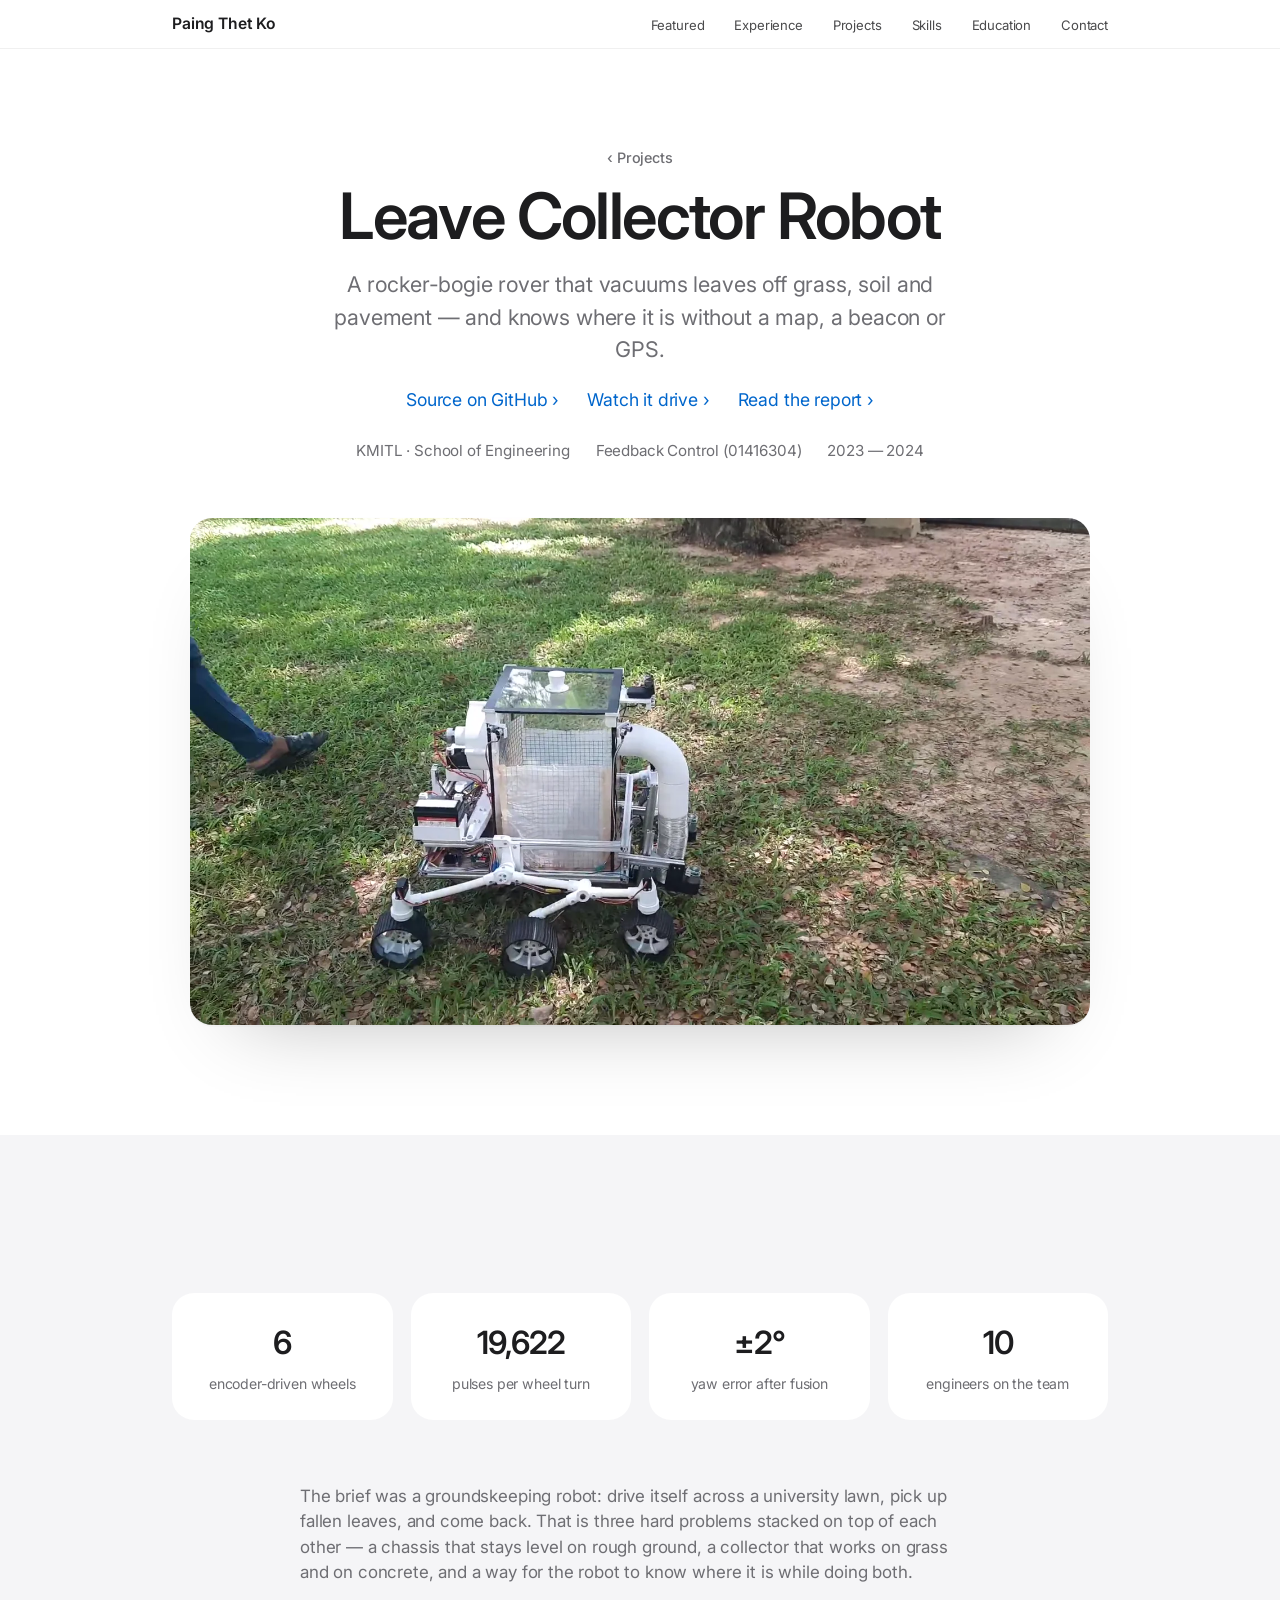
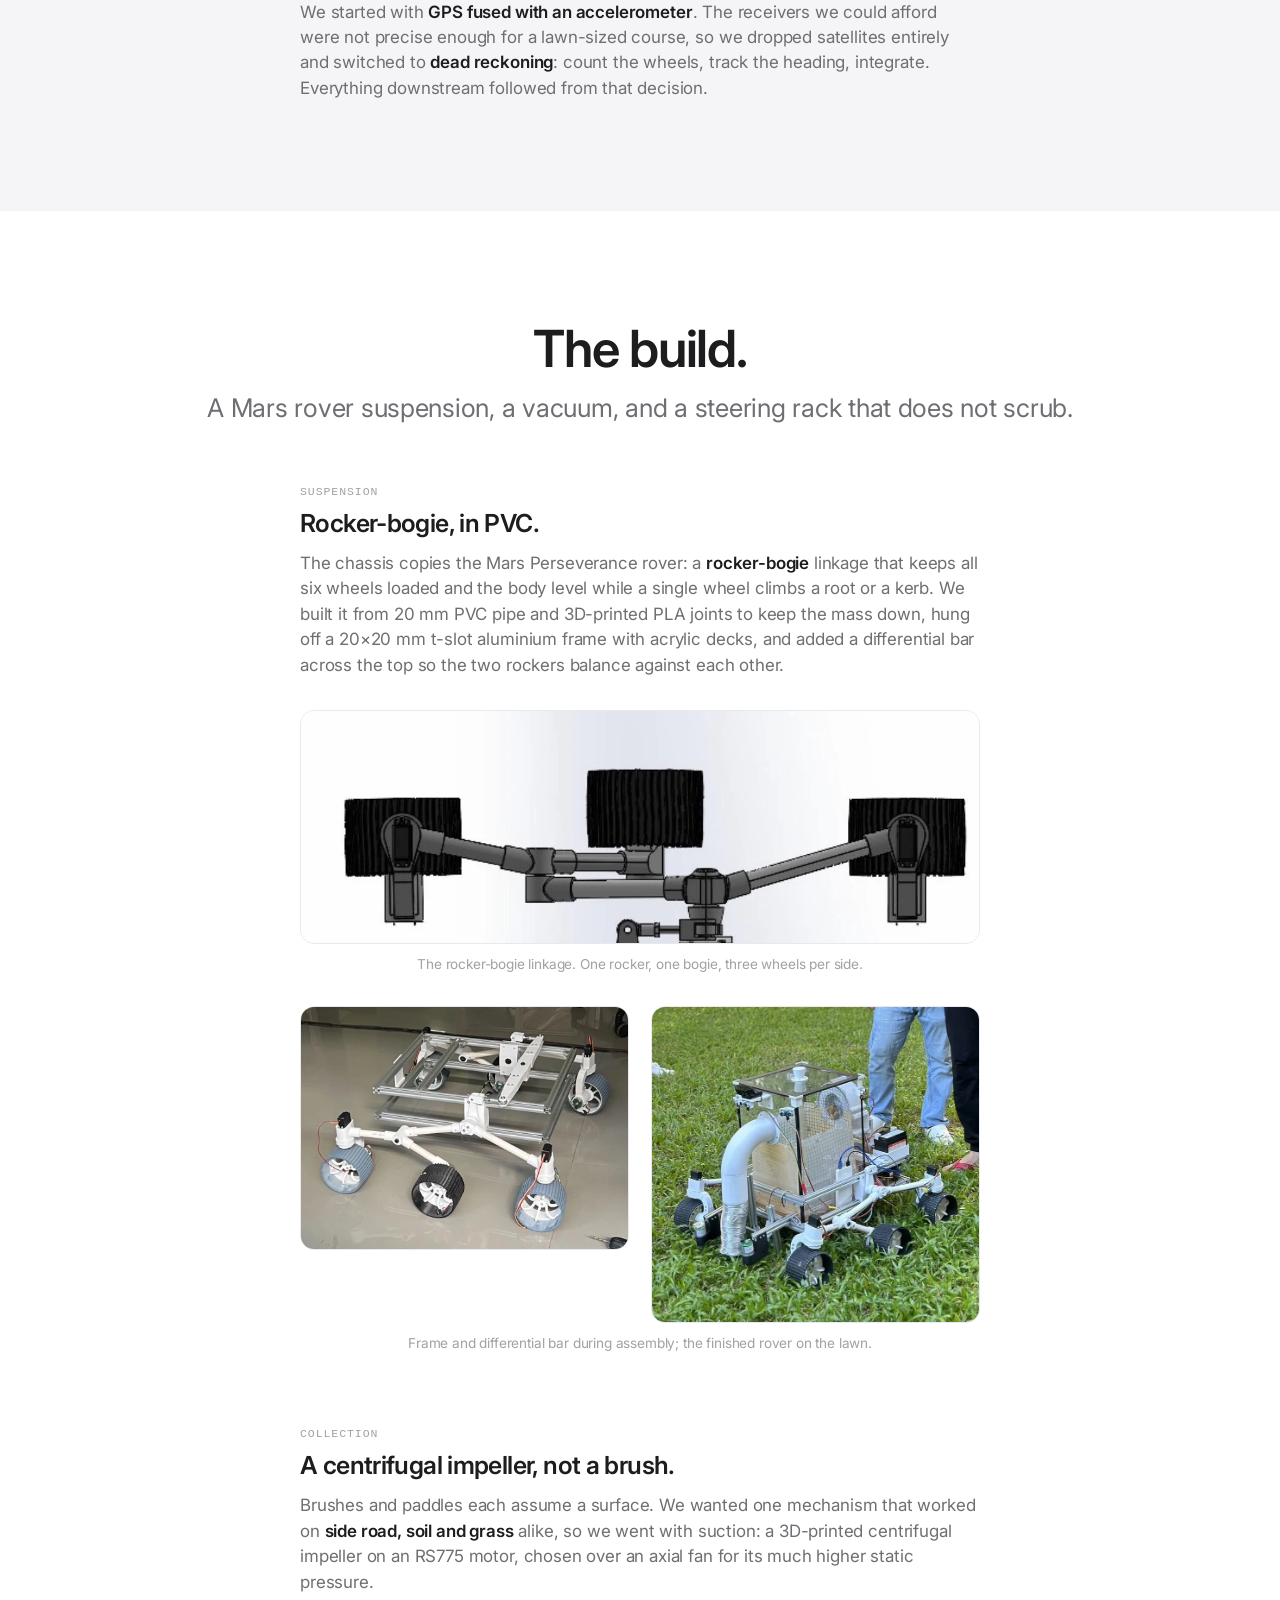
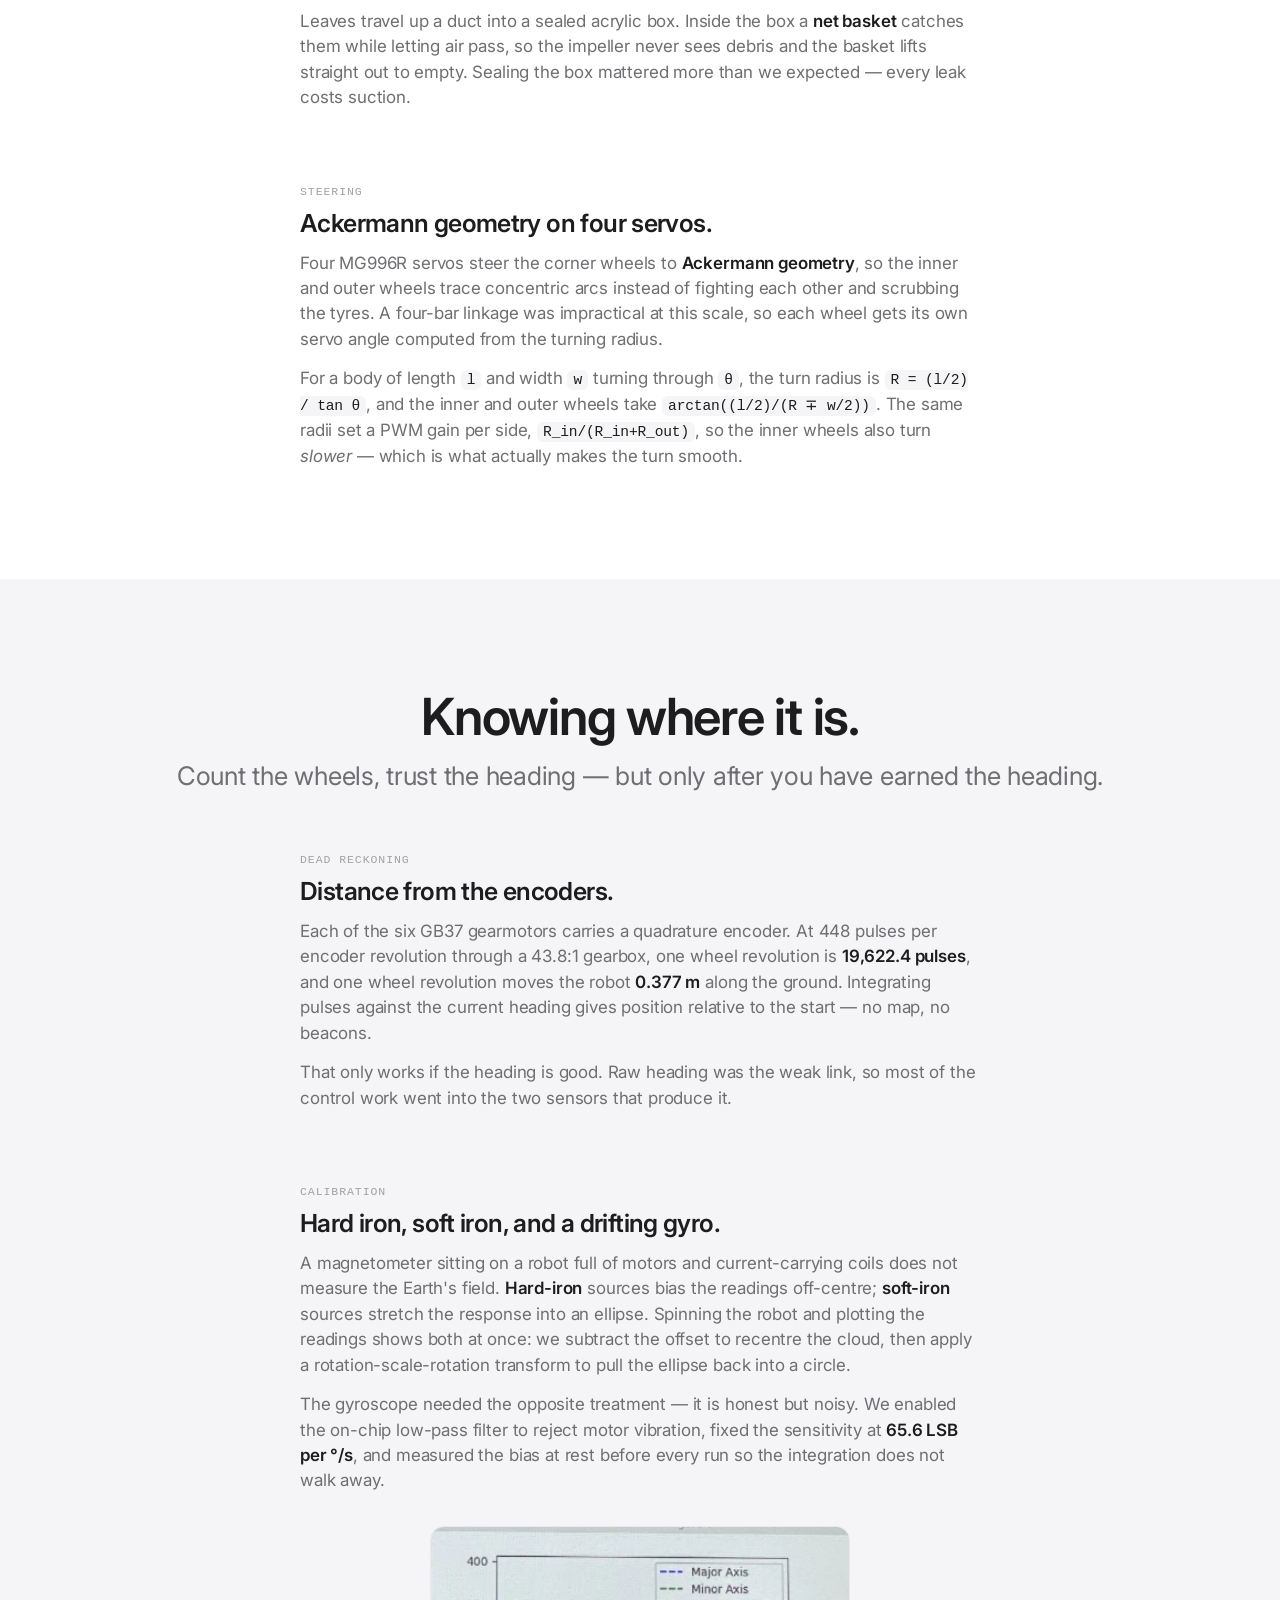
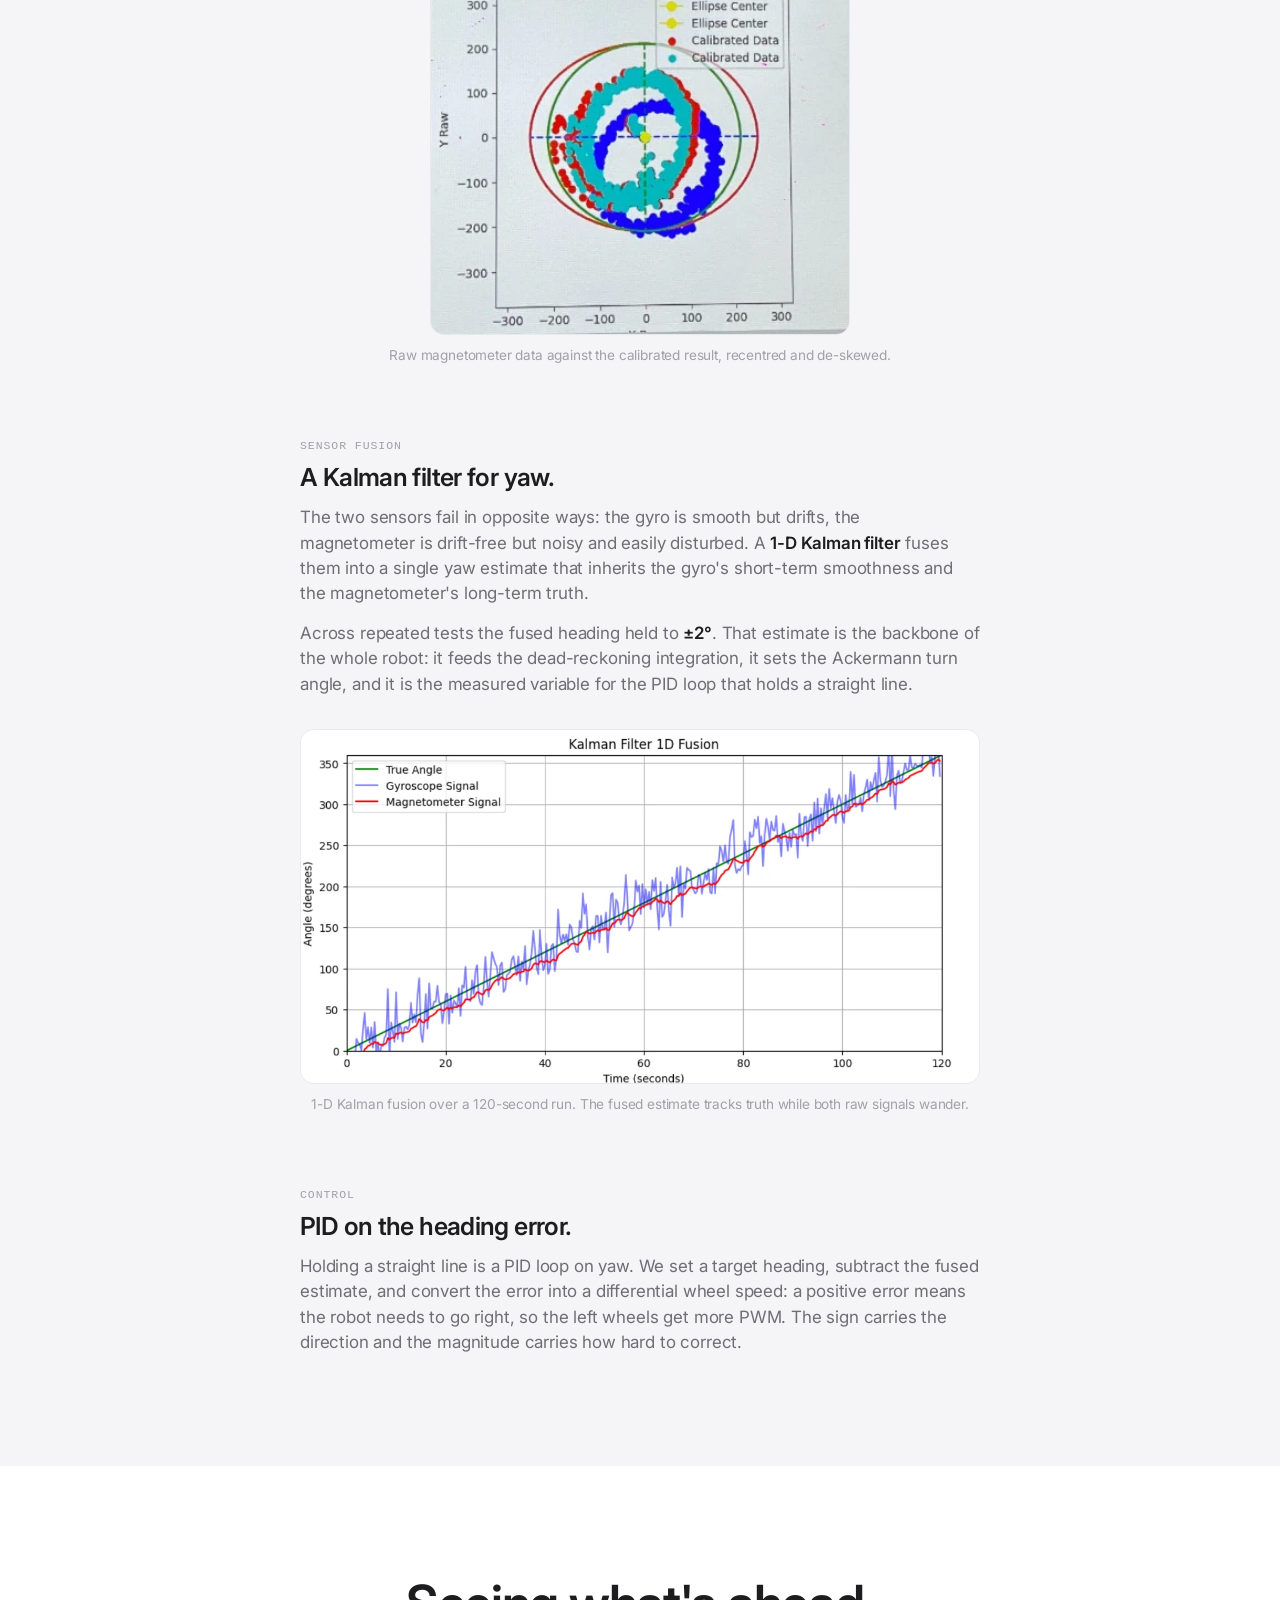
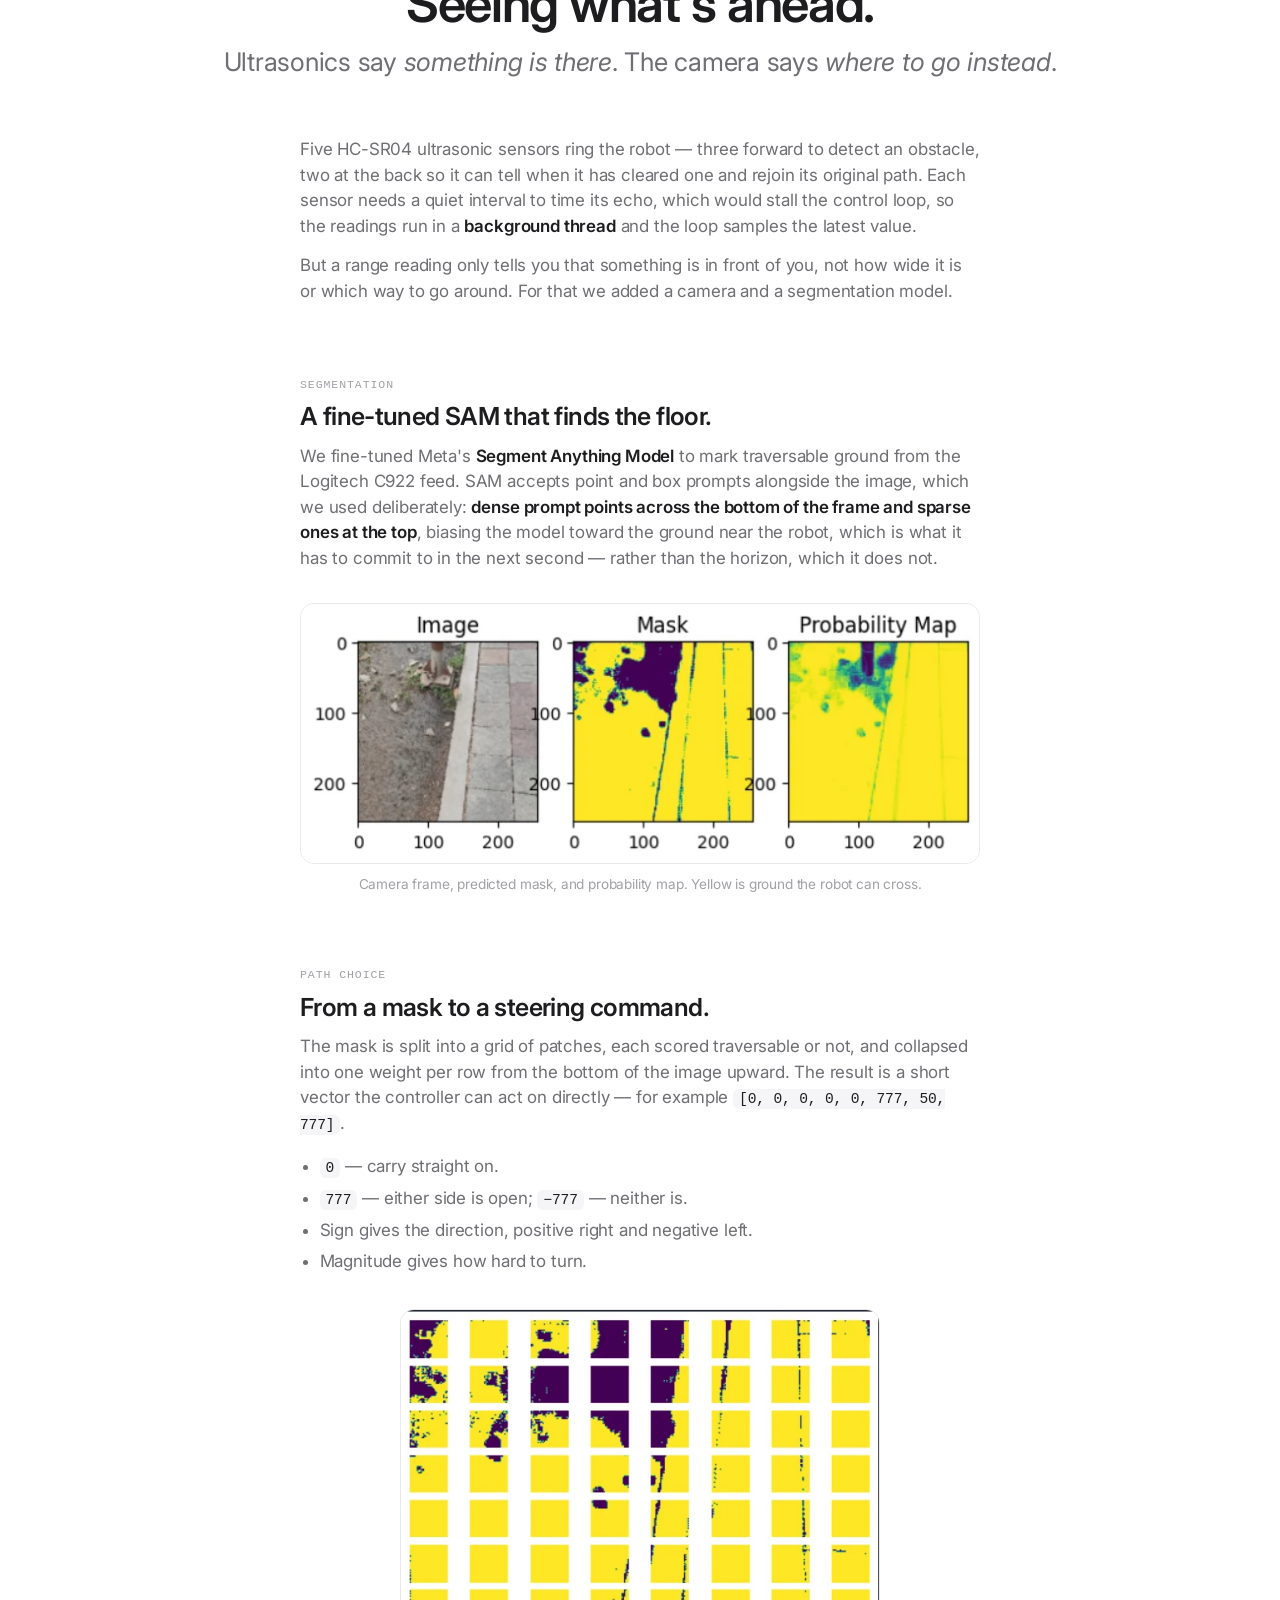
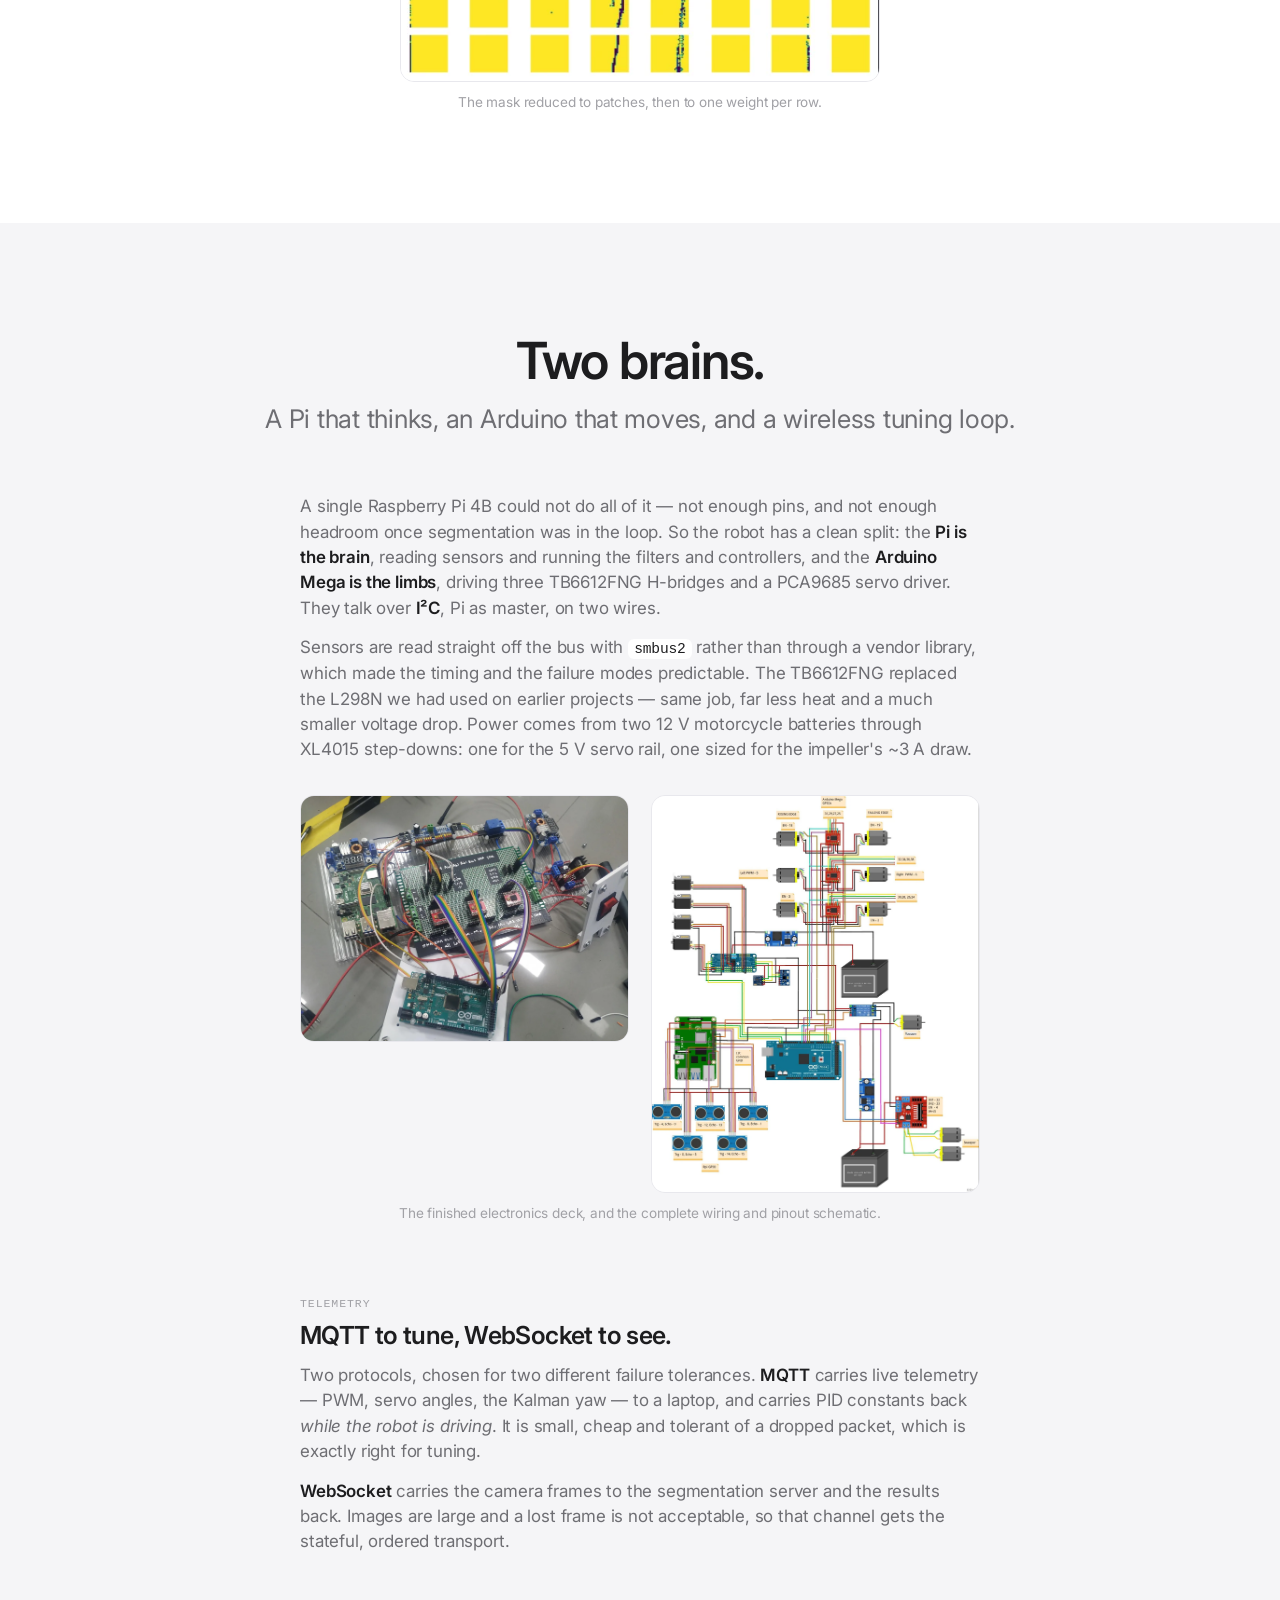
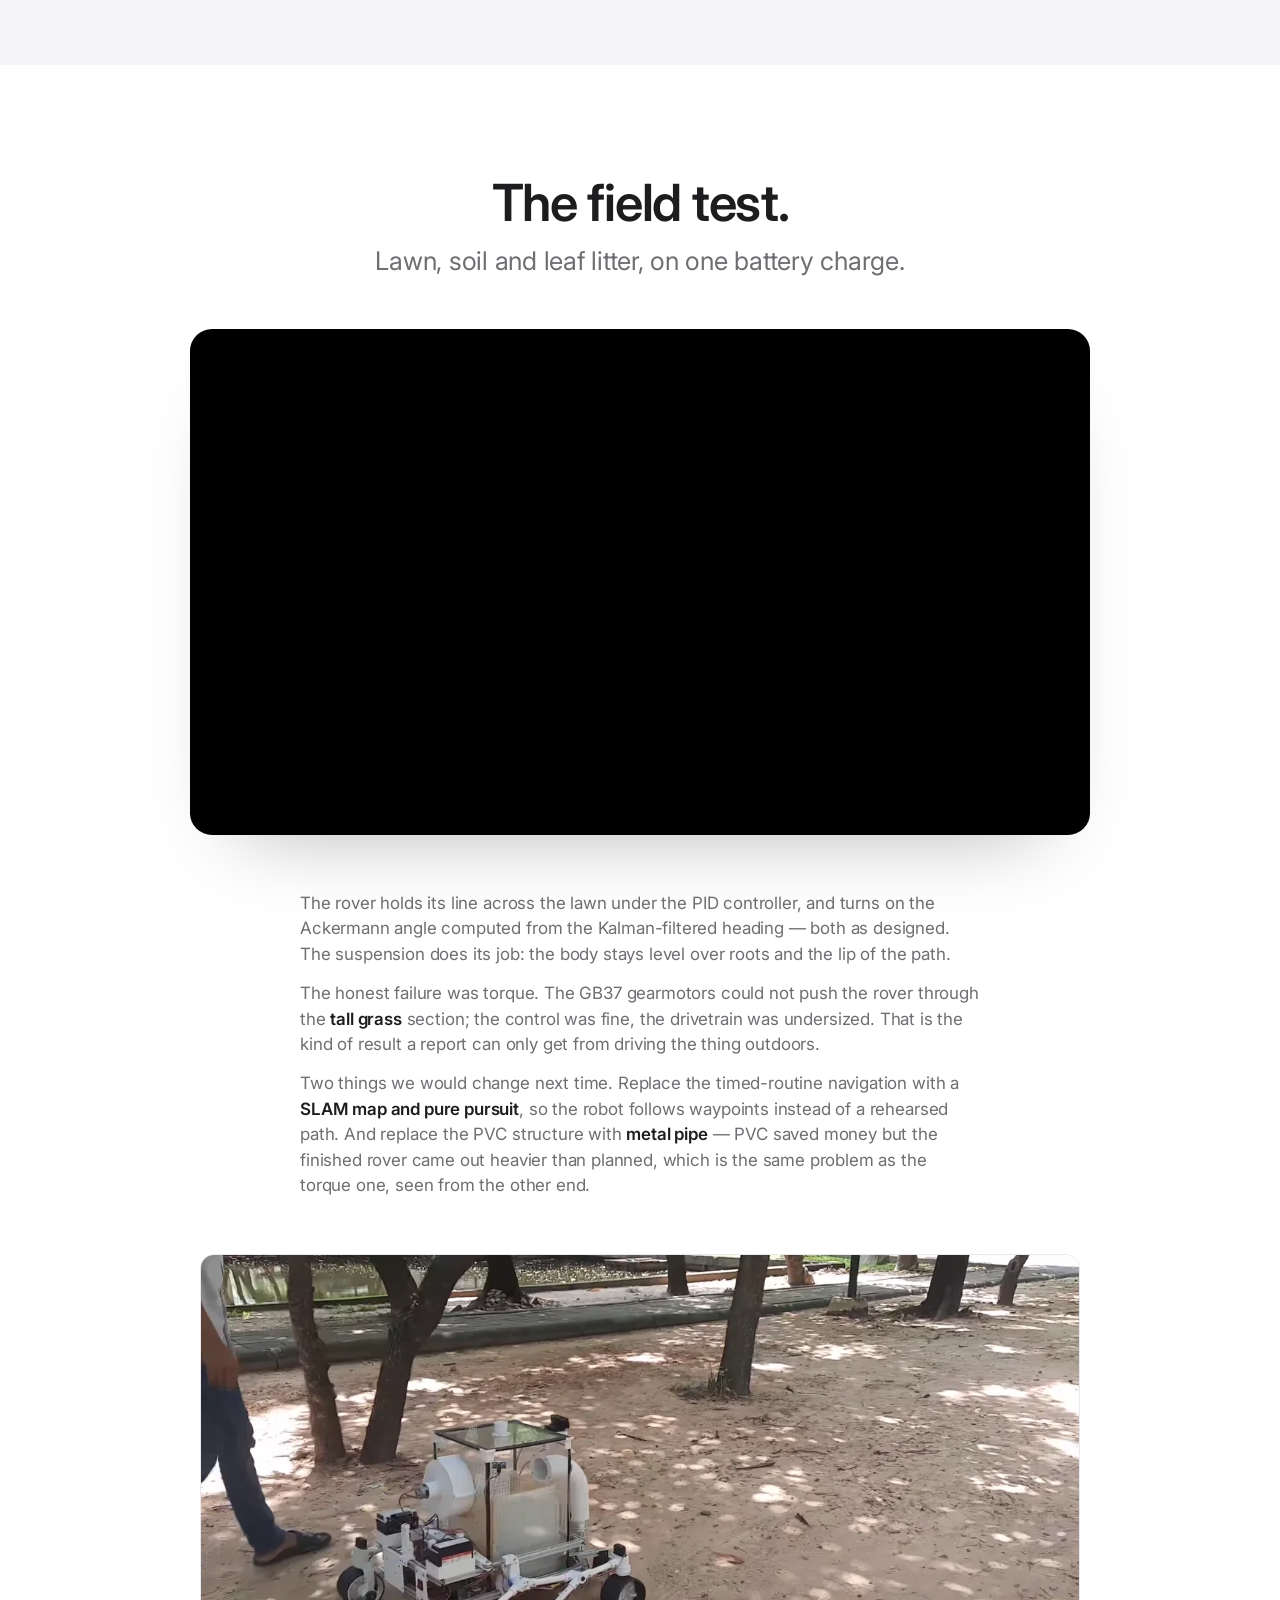
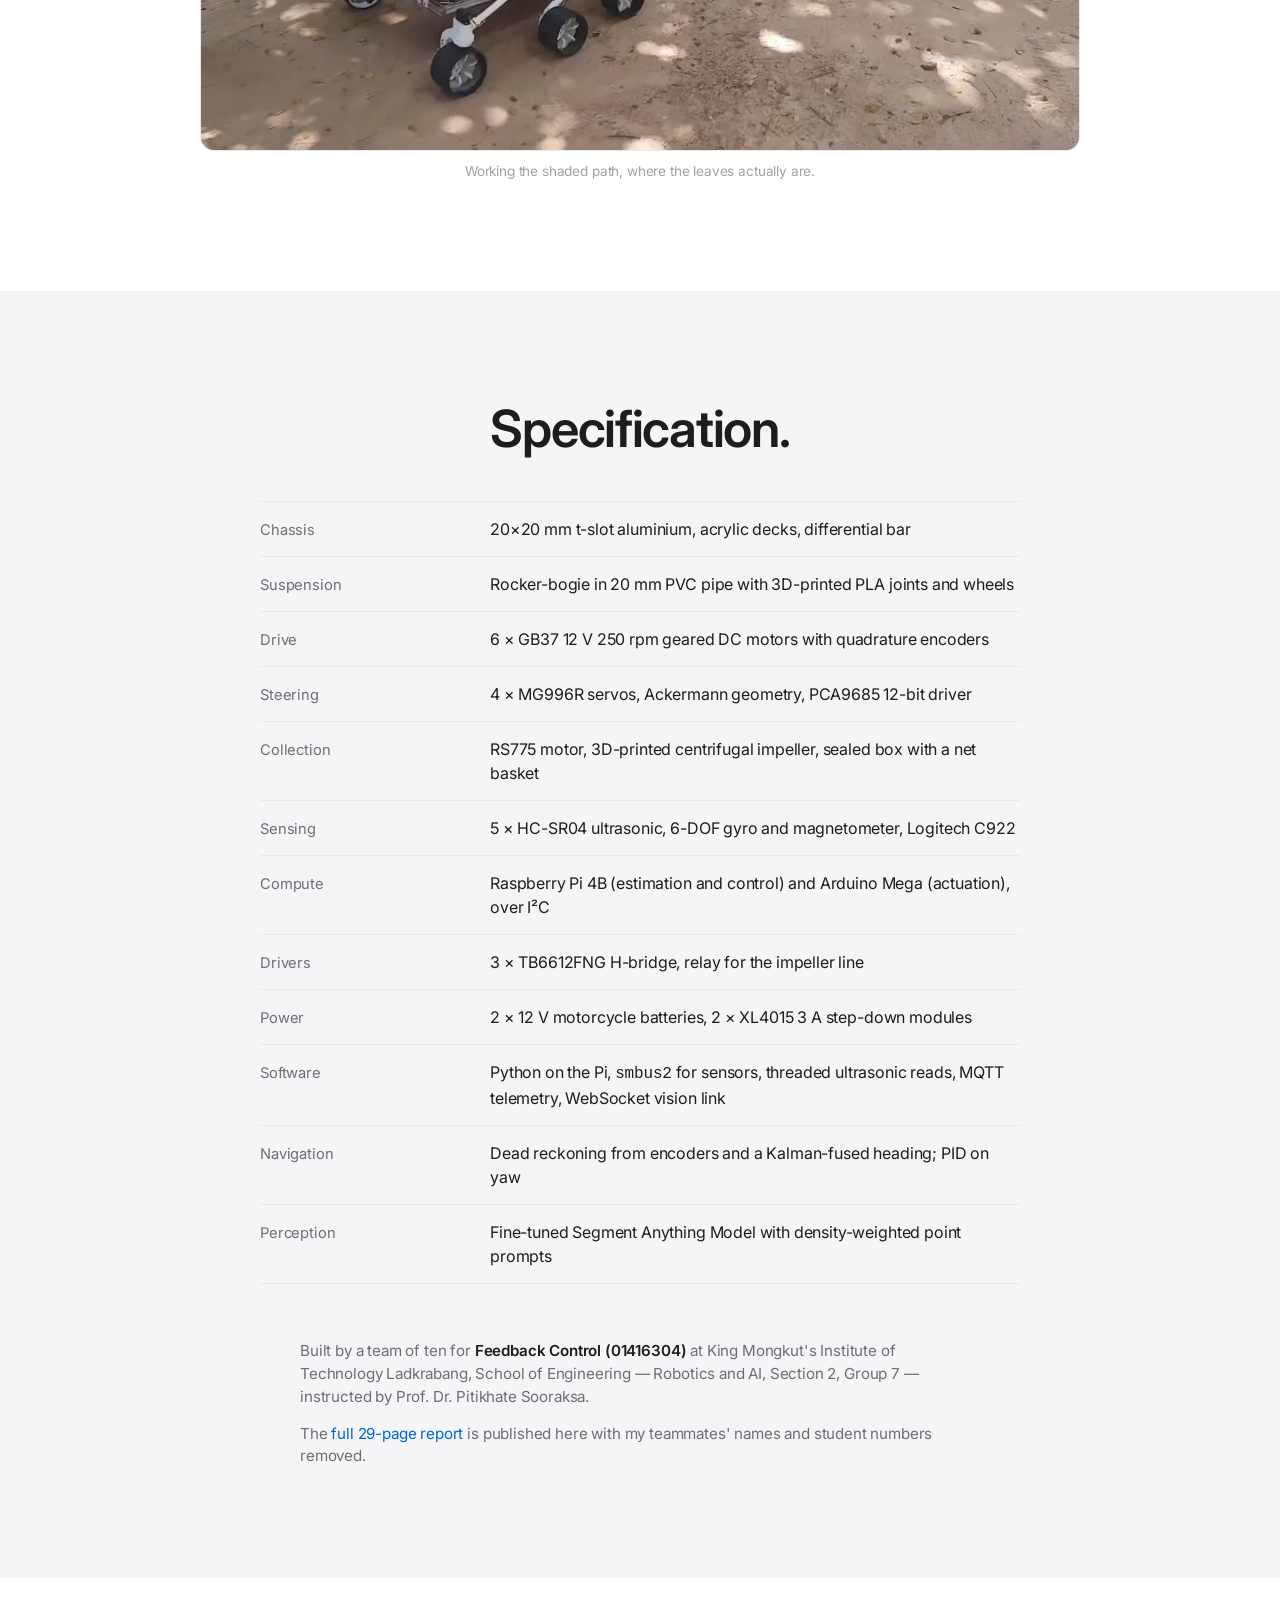
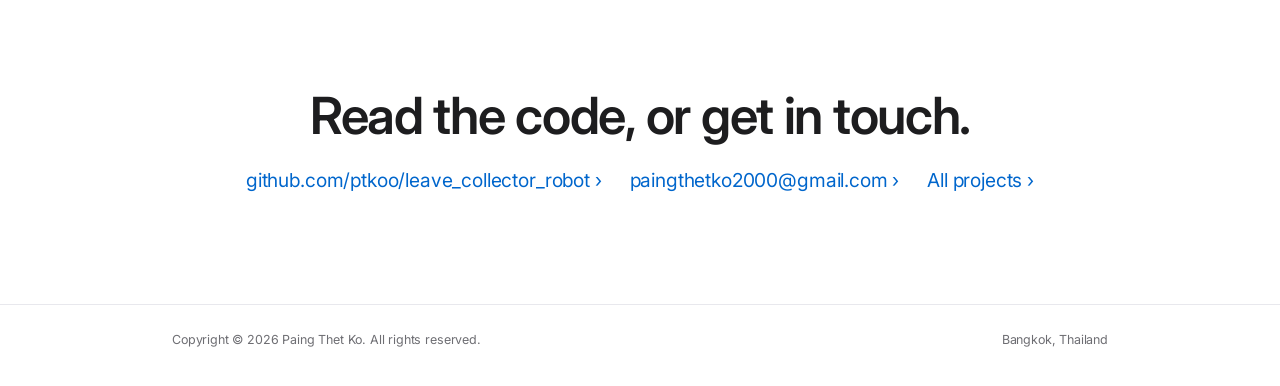
==== commit bd1a7098: "Projects: add the Portrait Drawing Robot, and follow both videos to the new channel A second case st" ====
--- a/projects/leave-collector-robot/index.html
+++ b/projects/leave-collector-robot/index.html
@@ -229,7 +229,7 @@
       <h2 class="h-l reveal">The field test.</h2>
       <p class="sub reveal">Lawn, soil and leaf litter, on one battery charge.</p>
       <div class="video reveal">
-        <iframe src="https://www.youtube-nocookie.com/embed/87p56Rra9FQ" title="Leave Collector Robot with dead reckoning navigation — field test" loading="lazy" allow="accelerometer; autoplay; clipboard-write; encrypted-media; gyroscope; picture-in-picture; web-share" referrerpolicy="strict-origin-when-cross-origin" allowfullscreen></iframe>
+        <iframe src="https://www.youtube-nocookie.com/embed/Lv0lYNMhr1g" title="Leave Collector Robot with dead reckoning navigation — field test" loading="lazy" allow="accelerometer; autoplay; clipboard-write; encrypted-media; gyroscope; picture-in-picture; web-share" referrerpolicy="strict-origin-when-cross-origin" allowfullscreen></iframe>
       </div>
     </div>
 
@@ -264,7 +264,7 @@
       <div class="row"><dt>Perception</dt><dd>Fine-tuned Segment Anything Model with density-weighted point prompts</dd></div>
     </dl>
     <div class="prose reveal" style="margin-top:56px">
-      <p style="font-size:.95rem">Built by a team of ten for <b>Feedback Control (01416304)</b> at King Mongkut's Institute of Technology Ladkrabang, School of Engineering — Robotics and AI, Section&nbsp;2, Group&nbsp;7 — instructed by Prof.&nbsp;Dr.&nbsp;Pitikhate Sooraksa. Field-test footage by Pyae Htoo Khant.</p>
+      <p style="font-size:.95rem">Built by a team of ten for <b>Feedback Control (01416304)</b> at King Mongkut's Institute of Technology Ladkrabang, School of Engineering — Robotics and AI, Section&nbsp;2, Group&nbsp;7 — instructed by Prof.&nbsp;Dr.&nbsp;Pitikhate Sooraksa.</p>
       <p style="font-size:.95rem">The <a href="leave-collector-robot-report.pdf" target="_blank" rel="noopener" style="color:var(--blue)">full 29-page report</a> is published here with my teammates' names and student numbers removed.</p>
     </div>
   </div>
--- a/style.css
+++ b/style.css
@@ -118,6 +118,7 @@
   .pcard.wide .pshot{width:52%}
   .pcard.wide .pshot img{height:100%;aspect-ratio:auto}
   .pcard.wide .pbody{padding:38px 40px}
+  .pcard.wide.flip{flex-direction:row-reverse}
 }
 .chips{display:flex;flex-wrap:wrap;gap:7px;margin-top:5px}
 .chips span{font-family:var(--mono);font-size:.7rem;color:var(--muted);border:1px solid var(--line);border-radius:100px;padding:4px 10px;background:var(--bg)}
